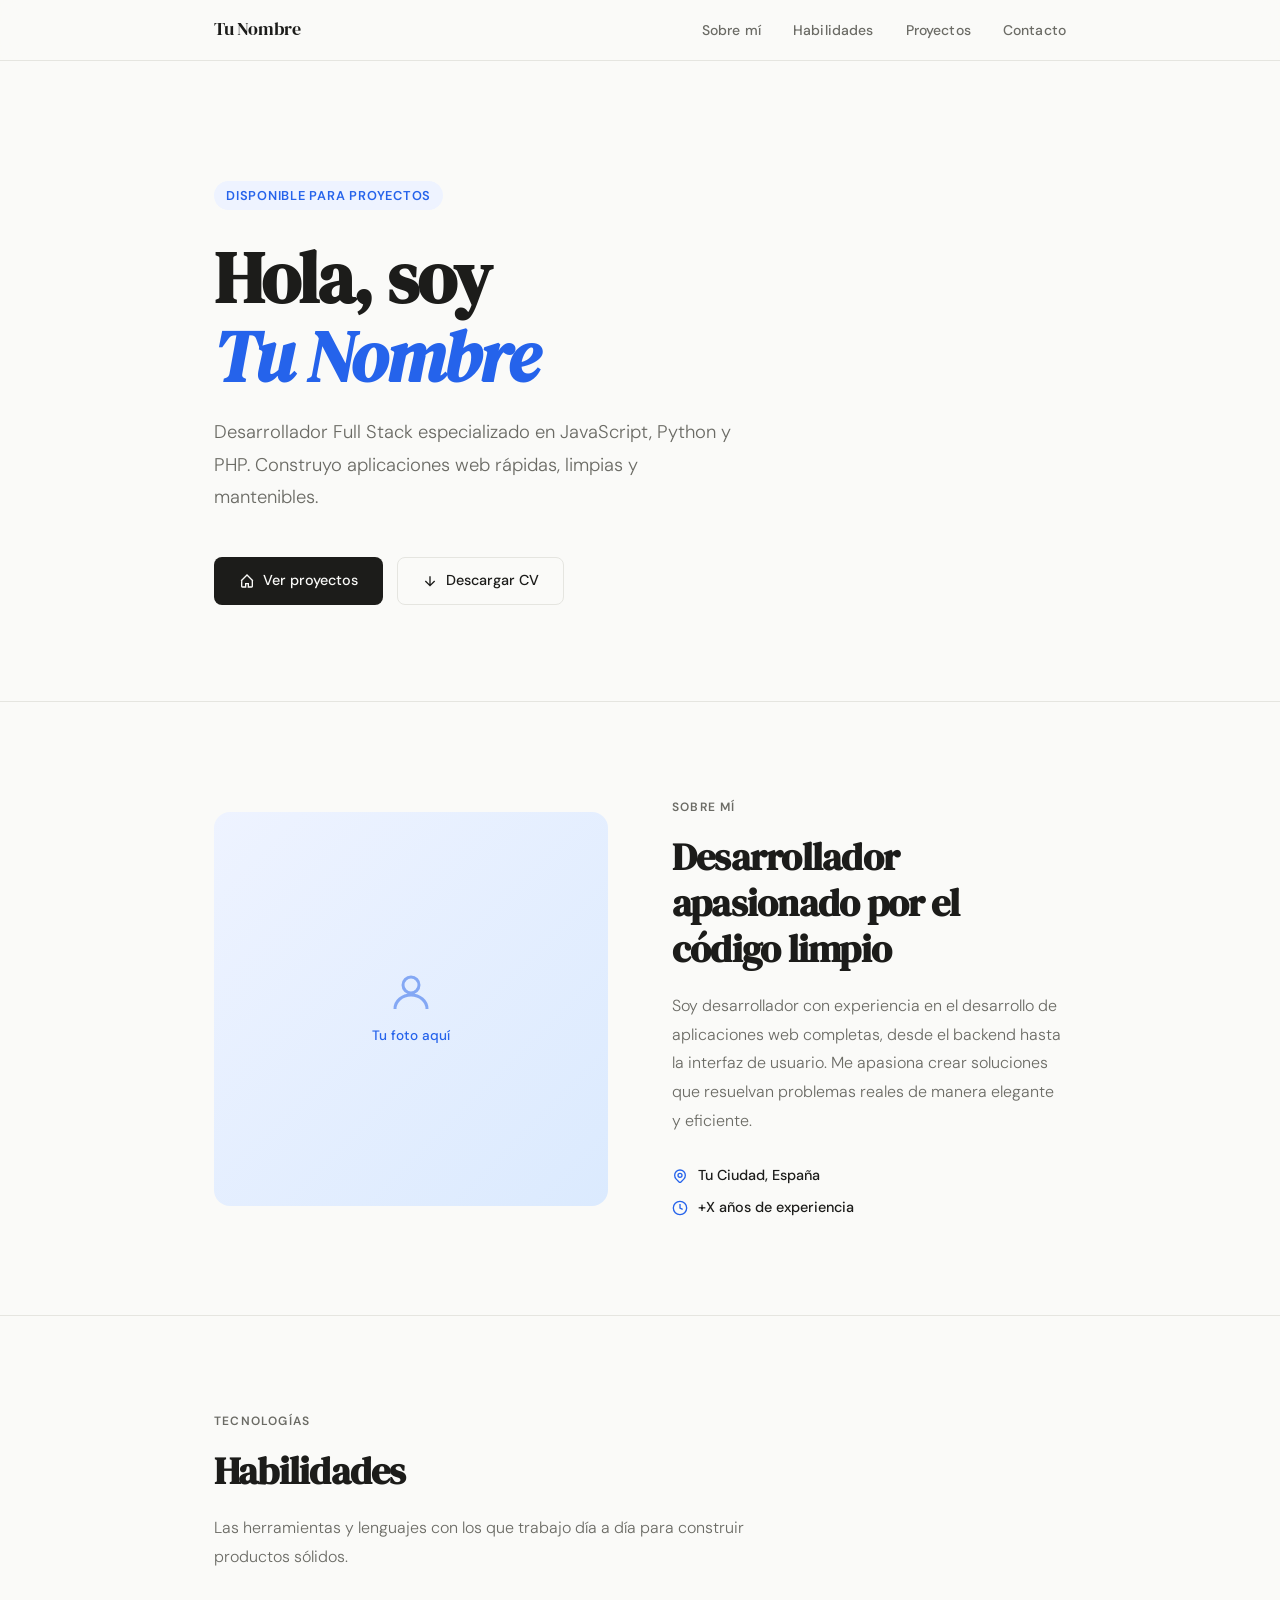
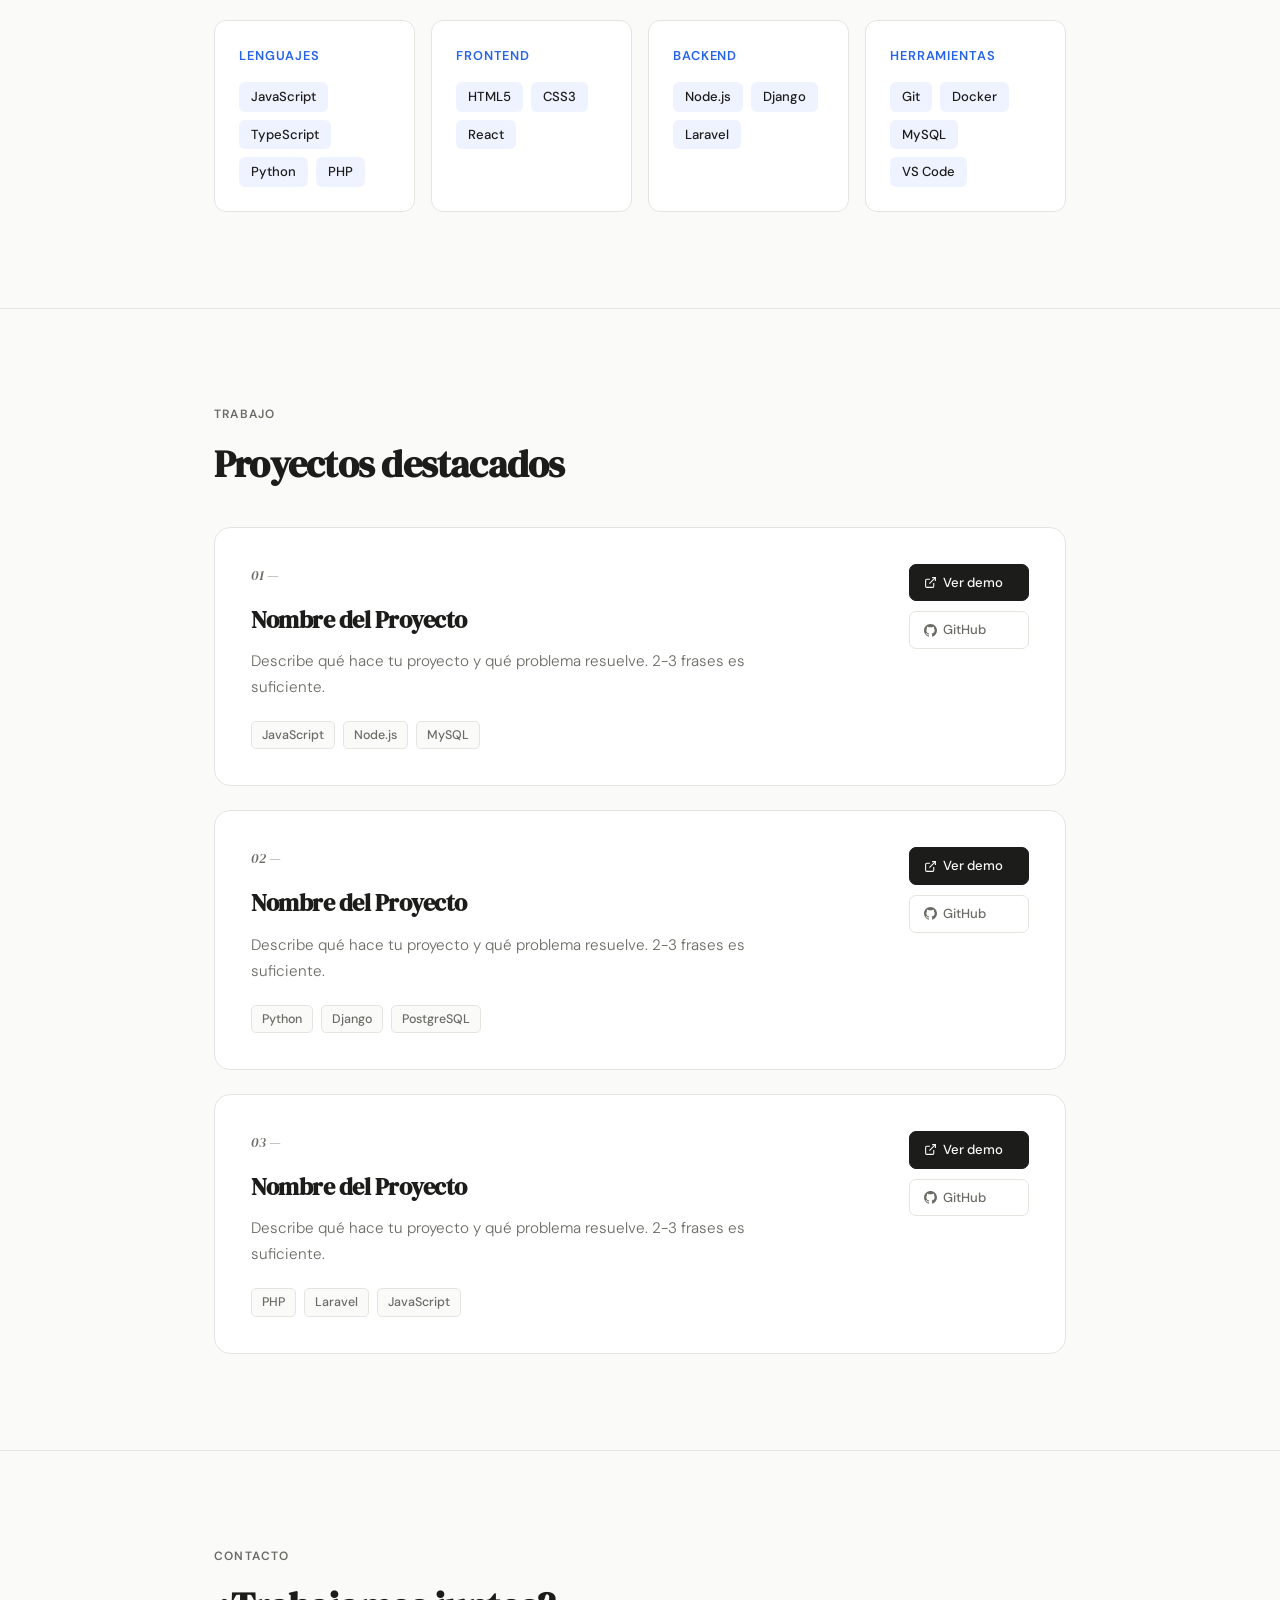
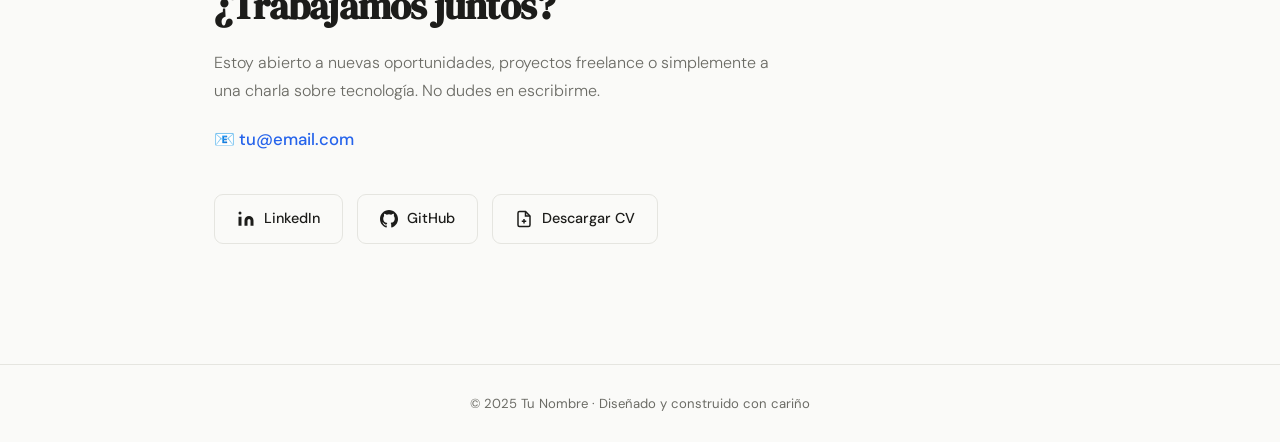
==== portfolio-vercel-final/index.html @ 19a94248 "Add files via upload" ====
<!DOCTYPE html>
<html lang="es">
<head>
  <meta charset="UTF-8" />
  <meta name="viewport" content="width=device-width, initial-scale=1.0" />
  <title>Portfolio — Tu Nombre</title>
  <meta name="description" content="Desarrollador Full Stack especializado en JavaScript, Python y PHP." />
  <link href="https://fonts.googleapis.com/css2?family=DM+Serif+Display:ital@0;1&family=DM+Sans:wght@300;400;500;600&display=swap" rel="stylesheet" />
  <link rel="stylesheet" href="assets/css/style.css" />
</head>
<body>

  <!-- ══════════════════════════════════
       NAV
       ══════════════════════════════════ -->
  <nav>
    <div class="nav-inner">
      <!-- ✏️ Cambia "Tu Nombre" -->
      <a href="#hero" class="nav-logo">Tu Nombre</a>
      <button class="nav-burger" id="navBurger" aria-label="Abrir menú">
        <span></span><span></span><span></span>
      </button>
      <ul class="nav-links" id="navLinks">
        <li><a href="#about">Sobre mí</a></li>
        <li><a href="#skills">Habilidades</a></li>
        <li><a href="#projects">Proyectos</a></li>
        <li><a href="#contact">Contacto</a></li>
      </ul>
    </div>
  </nav>

  <main>

    <!-- ══════════════════════════════════
         HERO
         ══════════════════════════════════ -->
    <section id="hero">
      <div class="container">
        <!-- ✏️ Cambia a false para ocultar el badge -->
        <div class="hero-tag">Disponible para proyectos</div>

        <!-- ✏️ Tu nombre -->
        <h1 class="hero-name fade-up">
          Hola, soy<br />
          <em>Tu Nombre</em>
        </h1>

        <!-- ✏️ Tu descripción -->
        <p class="hero-desc fade-up">
          Desarrollador Full Stack especializado en JavaScript, Python y PHP.
          Construyo aplicaciones web rápidas, limpias y mantenibles.
        </p>

        <div class="hero-btns fade-up">
          <a href="#projects" class="btn btn-primary">
            <svg width="16" height="16" fill="none" stroke="currentColor" stroke-width="2" viewBox="0 0 24 24">
              <path d="M3 12l9-9 9 9M4 10v10a1 1 0 001 1h5v-5h4v5h5a1 1 0 001-1V10"/>
            </svg>
            Ver proyectos
          </a>
          <!-- ✏️ Pon tu CV en assets/ y actualiza el href -->
          <a href="assets/cv.pdf" download class="btn btn-outline">
            <svg width="16" height="16" fill="none" stroke="currentColor" stroke-width="2" viewBox="0 0 24 24">
              <path d="M12 5v14M5 12l7 7 7-7"/>
            </svg>
            Descargar CV
          </a>
        </div>
      </div>
    </section>

    <!-- ══════════════════════════════════
         SOBRE MÍ
         ══════════════════════════════════ -->
    <section id="about">
      <div class="container">
        <div class="about-grid">

          <div class="about-img-wrap fade-up">
            <!-- ✏️ Sustituye por: <img src="assets/img/foto.jpg" alt="Tu Nombre" class="about-img" /> -->
            <div class="img-placeholder">
              <svg width="48" height="48" fill="none" stroke="currentColor" stroke-width="1.5" viewBox="0 0 24 24">
                <circle cx="12" cy="8" r="4"/>
                <path d="M4 20c0-4 3.6-7 8-7s8 3 8 7"/>
              </svg>
              Tu foto aquí
            </div>
          </div>

          <div class="fade-up">
            <p class="section-label">Sobre mí</p>
            <h2 class="section-title">Desarrollador apasionado por el código limpio</h2>
            <!-- ✏️ Edita este párrafo con tu historia personal -->
            <p class="section-body">
              Soy desarrollador con experiencia en el desarrollo de aplicaciones web completas,
              desde el backend hasta la interfaz de usuario. Me apasiona crear soluciones que
              resuelvan problemas reales de manera elegante y eficiente.
            </p>
            <div class="about-details">
              <div class="about-detail">
                <svg width="16" height="16" fill="none" stroke="var(--accent)" stroke-width="2" viewBox="0 0 24 24">
                  <path d="M17.657 16.657L13.414 20.9a2 2 0 01-2.828 0l-4.243-4.243a8 8 0 1111.314 0z"/>
                  <circle cx="12" cy="11" r="3"/>
                </svg>
                <!-- ✏️ Tu ciudad -->
                <span>Tu Ciudad, España</span>
              </div>
              <div class="about-detail">
                <svg width="16" height="16" fill="none" stroke="var(--accent)" stroke-width="2" viewBox="0 0 24 24">
                  <circle cx="12" cy="12" r="10"/>
                  <path d="M12 6v6l4 2"/>
                </svg>
                <!-- ✏️ Tu experiencia -->
                <span>+X años de experiencia</span>
              </div>
            </div>
          </div>

        </div>
      </div>
    </section>

    <!-- ══════════════════════════════════
         HABILIDADES
         ══════════════════════════════════ -->
    <section id="skills">
      <div class="container">
        <p class="section-label fade-up">Tecnologías</p>
        <h2 class="section-title fade-up">Habilidades</h2>
        <p class="section-body fade-up">
          Las herramientas y lenguajes con los que trabajo día a día para construir productos sólidos.
        </p>

        <!-- ✏️ Edita o añade skill-category bloques según tus conocimientos -->
        <div class="skills-grid">
          <div class="skill-category fade-up">
            <div class="skill-cat-title">Lenguajes</div>
            <div class="skill-list">
              <span class="skill-tag">JavaScript</span>
              <span class="skill-tag">TypeScript</span>
              <span class="skill-tag">Python</span>
              <span class="skill-tag">PHP</span>
            </div>
          </div>
          <div class="skill-category fade-up">
            <div class="skill-cat-title">Frontend</div>
            <div class="skill-list">
              <span class="skill-tag">HTML5</span>
              <span class="skill-tag">CSS3</span>
              <span class="skill-tag">React</span>
            </div>
          </div>
          <div class="skill-category fade-up">
            <div class="skill-cat-title">Backend</div>
            <div class="skill-list">
              <span class="skill-tag">Node.js</span>
              <span class="skill-tag">Django</span>
              <span class="skill-tag">Laravel</span>
            </div>
          </div>
          <div class="skill-category fade-up">
            <div class="skill-cat-title">Herramientas</div>
            <div class="skill-list">
              <span class="skill-tag">Git</span>
              <span class="skill-tag">Docker</span>
              <span class="skill-tag">MySQL</span>
              <span class="skill-tag">VS Code</span>
            </div>
          </div>
        </div>
      </div>
    </section>

    <!-- ══════════════════════════════════
         PROYECTOS
         ══════════════════════════════════ -->
    <section id="projects">
      <div class="container">
        <p class="section-label fade-up">Trabajo</p>
        <h2 class="section-title fade-up">Proyectos destacados</h2>

        <!-- ✏️ Rellena cada project-card con tus proyectos reales -->
        <div class="projects-grid">

          <!-- PROYECTO 1 -->
          <div class="project-card fade-up">
            <div>
              <div class="project-number">01 —</div>
              <h3 class="project-title">Nombre del Proyecto</h3>
              <p class="project-desc">
                Describe qué hace tu proyecto y qué problema resuelve.
                2-3 frases es suficiente.
              </p>
              <div class="project-tags">
                <span class="project-tag">JavaScript</span>
                <span class="project-tag">Node.js</span>
                <span class="project-tag">MySQL</span>
              </div>
            </div>
            <div class="project-links">
              <!-- ✏️ Pon la URL de tu demo. Borra este bloque si no tienes demo -->
              <a href="#" class="project-link primary" target="_blank" rel="noopener">
                <svg width="13" height="13" fill="none" stroke="currentColor" stroke-width="2" viewBox="0 0 24 24"><path d="M18 13v6a2 2 0 01-2 2H5a2 2 0 01-2-2V8a2 2 0 012-2h6"/><polyline points="15 3 21 3 21 9"/><line x1="10" y1="14" x2="21" y2="3"/></svg>
                Ver demo
              </a>
              <!-- ✏️ Pon la URL de tu repo en GitHub -->
              <a href="#" class="project-link" target="_blank" rel="noopener">
                <svg width="13" height="13" fill="currentColor" viewBox="0 0 24 24"><path d="M12 0C5.37 0 0 5.37 0 12c0 5.3 3.44 9.8 8.2 11.38.6.11.82-.26.82-.58v-2.03c-3.34.72-4.04-1.61-4.04-1.61-.55-1.4-1.34-1.77-1.34-1.77-1.09-.74.08-.73.08-.73 1.2.09 1.84 1.24 1.84 1.24 1.07 1.83 2.8 1.3 3.48 1 .1-.78.42-1.3.76-1.6-2.67-.3-5.47-1.33-5.47-5.93 0-1.31.47-2.38 1.24-3.22-.14-.3-.54-1.52.1-3.18 0 0 1.01-.32 3.3 1.23a11.5 11.5 0 016 0c2.29-1.55 3.3-1.23 3.3-1.23.64 1.66.24 2.88.12 3.18.77.84 1.23 1.91 1.23 3.22 0 4.61-2.81 5.63-5.48 5.92.43.37.81 1.1.81 2.22v3.29c0 .32.21.7.82.58C20.56 21.8 24 17.3 24 12c0-6.63-5.37-12-12-12z"/></svg>
                GitHub
              </a>
            </div>
          </div>

          <!-- PROYECTO 2 -->
          <div class="project-card fade-up">
            <div>
              <div class="project-number">02 —</div>
              <h3 class="project-title">Nombre del Proyecto</h3>
              <p class="project-desc">
                Describe qué hace tu proyecto y qué problema resuelve.
                2-3 frases es suficiente.
              </p>
              <div class="project-tags">
                <span class="project-tag">Python</span>
                <span class="project-tag">Django</span>
                <span class="project-tag">PostgreSQL</span>
              </div>
            </div>
            <div class="project-links">
              <a href="#" class="project-link primary" target="_blank" rel="noopener">
                <svg width="13" height="13" fill="none" stroke="currentColor" stroke-width="2" viewBox="0 0 24 24"><path d="M18 13v6a2 2 0 01-2 2H5a2 2 0 01-2-2V8a2 2 0 012-2h6"/><polyline points="15 3 21 3 21 9"/><line x1="10" y1="14" x2="21" y2="3"/></svg>
                Ver demo
              </a>
              <a href="#" class="project-link" target="_blank" rel="noopener">
                <svg width="13" height="13" fill="currentColor" viewBox="0 0 24 24"><path d="M12 0C5.37 0 0 5.37 0 12c0 5.3 3.44 9.8 8.2 11.38.6.11.82-.26.82-.58v-2.03c-3.34.72-4.04-1.61-4.04-1.61-.55-1.4-1.34-1.77-1.34-1.77-1.09-.74.08-.73.08-.73 1.2.09 1.84 1.24 1.84 1.24 1.07 1.83 2.8 1.3 3.48 1 .1-.78.42-1.3.76-1.6-2.67-.3-5.47-1.33-5.47-5.93 0-1.31.47-2.38 1.24-3.22-.14-.3-.54-1.52.1-3.18 0 0 1.01-.32 3.3 1.23a11.5 11.5 0 016 0c2.29-1.55 3.3-1.23 3.3-1.23.64 1.66.24 2.88.12 3.18.77.84 1.23 1.91 1.23 3.22 0 4.61-2.81 5.63-5.48 5.92.43.37.81 1.1.81 2.22v3.29c0 .32.21.7.82.58C20.56 21.8 24 17.3 24 12c0-6.63-5.37-12-12-12z"/></svg>
                GitHub
              </a>
            </div>
          </div>

          <!-- PROYECTO 3 -->
          <div class="project-card fade-up">
            <div>
              <div class="project-number">03 —</div>
              <h3 class="project-title">Nombre del Proyecto</h3>
              <p class="project-desc">
                Describe qué hace tu proyecto y qué problema resuelve.
                2-3 frases es suficiente.
              </p>
              <div class="project-tags">
                <span class="project-tag">PHP</span>
                <span class="project-tag">Laravel</span>
                <span class="project-tag">JavaScript</span>
              </div>
            </div>
            <div class="project-links">
              <a href="#" class="project-link primary" target="_blank" rel="noopener">
                <svg width="13" height="13" fill="none" stroke="currentColor" stroke-width="2" viewBox="0 0 24 24"><path d="M18 13v6a2 2 0 01-2 2H5a2 2 0 01-2-2V8a2 2 0 012-2h6"/><polyline points="15 3 21 3 21 9"/><line x1="10" y1="14" x2="21" y2="3"/></svg>
                Ver demo
              </a>
              <a href="#" class="project-link" target="_blank" rel="noopener">
                <svg width="13" height="13" fill="currentColor" viewBox="0 0 24 24"><path d="M12 0C5.37 0 0 5.37 0 12c0 5.3 3.44 9.8 8.2 11.38.6.11.82-.26.82-.58v-2.03c-3.34.72-4.04-1.61-4.04-1.61-.55-1.4-1.34-1.77-1.34-1.77-1.09-.74.08-.73.08-.73 1.2.09 1.84 1.24 1.84 1.24 1.07 1.83 2.8 1.3 3.48 1 .1-.78.42-1.3.76-1.6-2.67-.3-5.47-1.33-5.47-5.93 0-1.31.47-2.38 1.24-3.22-.14-.3-.54-1.52.1-3.18 0 0 1.01-.32 3.3 1.23a11.5 11.5 0 016 0c2.29-1.55 3.3-1.23 3.3-1.23.64 1.66.24 2.88.12 3.18.77.84 1.23 1.91 1.23 3.22 0 4.61-2.81 5.63-5.48 5.92.43.37.81 1.1.81 2.22v3.29c0 .32.21.7.82.58C20.56 21.8 24 17.3 24 12c0-6.63-5.37-12-12-12z"/></svg>
                GitHub
              </a>
            </div>
          </div>

        </div>
      </div>
    </section>

    <!-- ══════════════════════════════════
         CONTACTO
         ══════════════════════════════════ -->
    <section id="contact">
      <div class="container">
        <div class="contact-inner">
          <p class="section-label fade-up">Contacto</p>
          <h2 class="section-title fade-up">¿Trabajamos juntos?</h2>
          <p class="section-body fade-up">
            Estoy abierto a nuevas oportunidades, proyectos freelance o simplemente a una charla
            sobre tecnología. No dudes en escribirme.
          </p>
          <!-- ✏️ Tu email -->
          <p class="contact-email fade-up">
            📧 <a href="mailto:tu@email.com">tu@email.com</a>
          </p>
          <div class="contact-links fade-up">
            <!-- ✏️ Tu LinkedIn -->
            <a href="https://linkedin.com/in/tuusuario" class="contact-link" target="_blank" rel="noopener">
              <svg width="18" height="18" fill="currentColor" viewBox="0 0 24 24"><path d="M16 8a6 6 0 016 6v7h-4v-7a2 2 0 00-2-2 2 2 0 00-2 2v7h-4v-7a6 6 0 016-6zM2 9h4v12H2z"/><circle cx="4" cy="4" r="2"/></svg>
              LinkedIn
            </a>
            <!-- ✏️ Tu GitHub -->
            <a href="https://github.com/tuusuario" class="contact-link" target="_blank" rel="noopener">
              <svg width="18" height="18" fill="currentColor" viewBox="0 0 24 24"><path d="M12 0C5.37 0 0 5.37 0 12c0 5.3 3.44 9.8 8.2 11.38.6.11.82-.26.82-.58v-2.03c-3.34.72-4.04-1.61-4.04-1.61-.55-1.4-1.34-1.77-1.34-1.77-1.09-.74.08-.73.08-.73 1.2.09 1.84 1.24 1.84 1.24 1.07 1.83 2.8 1.3 3.48 1 .1-.78.42-1.3.76-1.6-2.67-.3-5.47-1.33-5.47-5.93 0-1.31.47-2.38 1.24-3.22-.14-.3-.54-1.52.1-3.18 0 0 1.01-.32 3.3 1.23a11.5 11.5 0 016 0c2.29-1.55 3.3-1.23 3.3-1.23.64 1.66.24 2.88.12 3.18.77.84 1.23 1.91 1.23 3.22 0 4.61-2.81 5.63-5.48 5.92.43.37.81 1.1.81 2.22v3.29c0 .32.21.7.82.58C20.56 21.8 24 17.3 24 12c0-6.63-5.37-12-12-12z"/></svg>
              GitHub
            </a>
            <a href="assets/cv.pdf" class="contact-link" download>
              <svg width="18" height="18" fill="none" stroke="currentColor" stroke-width="2" viewBox="0 0 24 24"><path d="M14 2H6a2 2 0 00-2 2v16a2 2 0 002 2h12a2 2 0 002-2V8z"/><polyline points="14 2 14 8 20 8"/><line x1="12" y1="18" x2="12" y2="12"/><line x1="9" y1="15" x2="15" y2="15"/></svg>
              Descargar CV
            </a>
          </div>
        </div>
      </div>
    </section>

  </main>

  <!-- ══════════════════════════════════
       FOOTER
       ══════════════════════════════════ -->
  <footer>
    <div class="container">
      <!-- ✏️ Tu nombre -->
      <p>© 2025 Tu Nombre · Diseñado y construido con cariño</p>
    </div>
  </footer>

  <script src="assets/js/main.js"></script>
</body>
</html>
---- portfolio-vercel-final/assets/css/style.css ----
/* ═══════════════════════════════════════════
   assets/css/style.css — Portfolio Styles
   ═══════════════════════════════════════════ */

/* ── Reset & Variables ── */
*, *::before, *::after { box-sizing: border-box; margin: 0; padding: 0; }

:root {
  --white:        #FAFAF8;
  --black:        #111110;
  --ink:          #1C1C1A;
  --muted:        #6B6B65;
  --accent:       #2563EB;
  --accent-light: #EEF3FF;
  --border:       #E5E5E0;
  --card:         #FFFFFF;
  --serif:        'DM Serif Display', Georgia, serif;
  --sans:         'DM Sans', sans-serif;
  --radius:       12px;
  --transition:   0.25s cubic-bezier(0.4, 0, 0.2, 1);
}

html { scroll-behavior: smooth; }

body {
  font-family: var(--sans);
  background: var(--white);
  color: var(--ink);
  line-height: 1.65;
  font-size: 16px;
  -webkit-font-smoothing: antialiased;
}

/* ── Layout ── */
.container { max-width: 900px; margin: 0 auto; padding: 0 24px; }
section { padding: 96px 0; }
section:not(:last-child) { border-bottom: 1px solid var(--border); }

/* ── Nav ── */
nav {
  position: sticky; top: 0; z-index: 100;
  background: rgba(250, 250, 248, 0.88);
  backdrop-filter: blur(12px);
  border-bottom: 1px solid var(--border);
}
.nav-inner {
  max-width: 900px; margin: 0 auto; padding: 0 24px;
  display: flex; align-items: center; justify-content: space-between;
  height: 60px;
}
.nav-logo {
  font-family: var(--serif);
  font-size: 1.1rem; color: var(--ink);
  text-decoration: none; letter-spacing: -0.01em;
}
.nav-links { display: flex; gap: 32px; list-style: none; }
.nav-links a {
  font-size: 0.875rem; font-weight: 500;
  color: var(--muted); text-decoration: none;
  transition: color var(--transition); letter-spacing: 0.01em;
}
.nav-links a:hover, .nav-links a.active { color: var(--ink); }

/* Burger (móvil) */
.nav-burger {
  display: none; flex-direction: column; justify-content: space-between;
  width: 24px; height: 18px; background: none; border: none; cursor: pointer; padding: 0;
}
.nav-burger span {
  display: block; width: 100%; height: 2px;
  background: var(--ink); border-radius: 2px;
  transition: transform var(--transition), opacity var(--transition);
}
.nav-burger.open span:nth-child(1) { transform: translateY(8px) rotate(45deg); }
.nav-burger.open span:nth-child(2) { opacity: 0; }
.nav-burger.open span:nth-child(3) { transform: translateY(-8px) rotate(-45deg); }

/* ── Hero ── */
#hero { padding: 120px 0 96px; }
.hero-tag {
  display: inline-block;
  background: var(--accent-light); color: var(--accent);
  font-size: 0.8rem; font-weight: 600;
  padding: 4px 12px; border-radius: 100px;
  letter-spacing: 0.06em; text-transform: uppercase;
  margin-bottom: 28px;
}
.hero-name {
  font-family: var(--serif);
  font-size: clamp(2.8rem, 6vw, 4.5rem);
  line-height: 1.1; letter-spacing: -0.02em;
  color: var(--ink); margin-bottom: 20px;
}
.hero-name em { font-style: italic; color: var(--accent); }
.hero-desc {
  font-size: 1.15rem; color: var(--muted);
  max-width: 520px; font-weight: 300;
  line-height: 1.75; margin-bottom: 44px;
}
.hero-btns { display: flex; gap: 14px; flex-wrap: wrap; }

/* ── Botones ── */
.btn {
  display: inline-flex; align-items: center; gap: 8px;
  padding: 11px 24px; border-radius: 8px;
  font-size: 0.9rem; font-weight: 500;
  text-decoration: none; cursor: pointer;
  transition: all var(--transition); border: 1.5px solid transparent;
}
.btn-primary { background: var(--ink); color: var(--white); }
.btn-primary:hover {
  background: #2a2a28; transform: translateY(-1px);
  box-shadow: 0 8px 24px rgba(17,17,16,0.18);
}
.btn-outline { border-color: var(--border); color: var(--ink); background: transparent; }
.btn-outline:hover { border-color: var(--ink); transform: translateY(-1px); }

/* ── Sobre mí ── */
.about-grid {
  display: grid; grid-template-columns: 1fr 1fr;
  gap: 64px; align-items: center;
}
.about-img {
  width: 100%; aspect-ratio: 1;
  border-radius: 16px; object-fit: cover;
}
.img-placeholder {
  width: 100%; aspect-ratio: 1;
  background: linear-gradient(135deg, #EEF3FF 0%, #DBEAFE 100%);
  border-radius: 16px;
  display: flex; flex-direction: column;
  align-items: center; justify-content: center;
  color: var(--accent); gap: 8px;
  font-size: 0.85rem; font-weight: 500;
}
.img-placeholder svg { opacity: 0.5; }

/* ── Tipografía de sección ── */
.section-label {
  font-size: 0.75rem; font-weight: 600;
  letter-spacing: 0.1em; text-transform: uppercase;
  color: var(--muted); margin-bottom: 16px;
}
.section-title {
  font-family: var(--serif);
  font-size: clamp(1.8rem, 3.5vw, 2.4rem);
  letter-spacing: -0.02em; line-height: 1.2;
  color: var(--ink); margin-bottom: 20px;
}
.section-body {
  color: var(--muted); font-weight: 300;
  line-height: 1.8; font-size: 1rem;
}

.about-details { margin-top: 28px; display: flex; flex-direction: column; gap: 8px; }
.about-detail {
  display: flex; align-items: center; gap: 10px;
  font-size: 0.9rem; color: var(--muted);
}
.about-detail span { color: var(--ink); font-weight: 500; }

/* ── Habilidades ── */
#skills .section-body { margin-bottom: 48px; max-width: 560px; }
.skills-grid {
  display: grid;
  grid-template-columns: repeat(auto-fit, minmax(200px, 1fr));
  gap: 16px;
}
.skill-category {
  background: var(--card); border: 1px solid var(--border);
  border-radius: var(--radius); padding: 24px;
  transition: box-shadow var(--transition), transform var(--transition);
}
.skill-category:hover {
  box-shadow: 0 8px 32px rgba(17,17,16,0.07);
  transform: translateY(-2px);
}
.skill-cat-title {
  font-size: 0.8rem; font-weight: 600;
  letter-spacing: 0.07em; text-transform: uppercase;
  color: var(--accent); margin-bottom: 16px;
}
.skill-list { display: flex; flex-wrap: wrap; gap: 8px; }
.skill-tag {
  background: var(--accent-light); color: var(--ink);
  padding: 4px 12px; border-radius: 6px;
  font-size: 0.82rem; font-weight: 500;
}

/* ── Proyectos ── */
.projects-grid { display: flex; flex-direction: column; gap: 24px; margin-top: 40px; }
.project-card {
  background: var(--card); border: 1px solid var(--border);
  border-radius: 16px; padding: 36px;
  display: grid; grid-template-columns: 1fr auto;
  gap: 24px; align-items: start;
  transition: box-shadow var(--transition), transform var(--transition);
}
.project-card:hover {
  box-shadow: 0 12px 48px rgba(17,17,16,0.1);
  transform: translateY(-3px);
}
.project-number {
  font-family: var(--serif); font-style: italic;
  font-size: 0.9rem; color: var(--muted); margin-bottom: 12px;
}
.project-title {
  font-family: var(--serif);
  font-size: 1.5rem; letter-spacing: -0.02em;
  color: var(--ink); margin-bottom: 10px;
}
.project-desc {
  color: var(--muted); font-size: 0.95rem;
  font-weight: 300; line-height: 1.7;
  margin-bottom: 20px; max-width: 520px;
}
.project-tags { display: flex; gap: 8px; flex-wrap: wrap; }
.project-tag {
  background: var(--white); border: 1px solid var(--border);
  padding: 3px 10px; border-radius: 5px;
  font-size: 0.78rem; color: var(--muted); font-weight: 500;
}
.project-links { display: flex; flex-direction: column; gap: 10px; min-width: 120px; }
.project-link {
  display: inline-flex; align-items: center; gap: 6px;
  font-size: 0.82rem; font-weight: 500; color: var(--muted);
  text-decoration: none; padding: 7px 14px;
  border: 1px solid var(--border); border-radius: 7px;
  transition: all var(--transition); white-space: nowrap;
}
.project-link:hover { color: var(--ink); border-color: var(--ink); }
.project-link.primary {
  background: var(--ink); color: var(--white); border-color: var(--ink);
}
.project-link.primary:hover { background: #2a2a28; }

/* ── Contacto ── */
#contact { padding-bottom: 120px; }
.contact-inner { max-width: 560px; }
.contact-email {
  margin-top: 20px; font-size: 1.05rem; color: var(--muted);
}
.contact-email a { color: var(--accent); text-decoration: none; font-weight: 500; }
.contact-email a:hover { text-decoration: underline; }
.contact-links { margin-top: 40px; display: flex; flex-wrap: wrap; gap: 14px; }
.contact-link {
  display: inline-flex; align-items: center; gap: 9px;
  padding: 12px 22px; border-radius: 9px;
  font-size: 0.9rem; font-weight: 500;
  text-decoration: none; color: var(--ink);
  border: 1.5px solid var(--border);
  transition: all var(--transition);
}
.contact-link:hover {
  border-color: var(--ink);
  box-shadow: 0 4px 16px rgba(17,17,16,0.1);
  transform: translateY(-1px);
}

/* ── Footer ── */
footer {
  border-top: 1px solid var(--border);
  padding: 28px 0; text-align: center;
  font-size: 0.82rem; color: var(--muted);
}

/* ── Animaciones ── */
.fade-up {
  opacity: 0; transform: translateY(24px);
  transition: opacity 0.6s ease, transform 0.6s ease;
}
.fade-up.visible { opacity: 1; transform: translateY(0); }

/* ── Responsive ── */
@media (max-width: 680px) {
  .about-grid { grid-template-columns: 1fr; gap: 40px; }
  .about-img-wrap { max-width: 240px; }
  .project-card { grid-template-columns: 1fr; }
  .project-links { flex-direction: row; min-width: unset; }
  .nav-burger { display: flex; }
  .nav-links {
    display: none; position: absolute; top: 60px; left: 0; right: 0;
    background: var(--white); border-bottom: 1px solid var(--border);
    flex-direction: column; padding: 16px 24px; gap: 16px;
  }
  .nav-links.open { display: flex; }
}
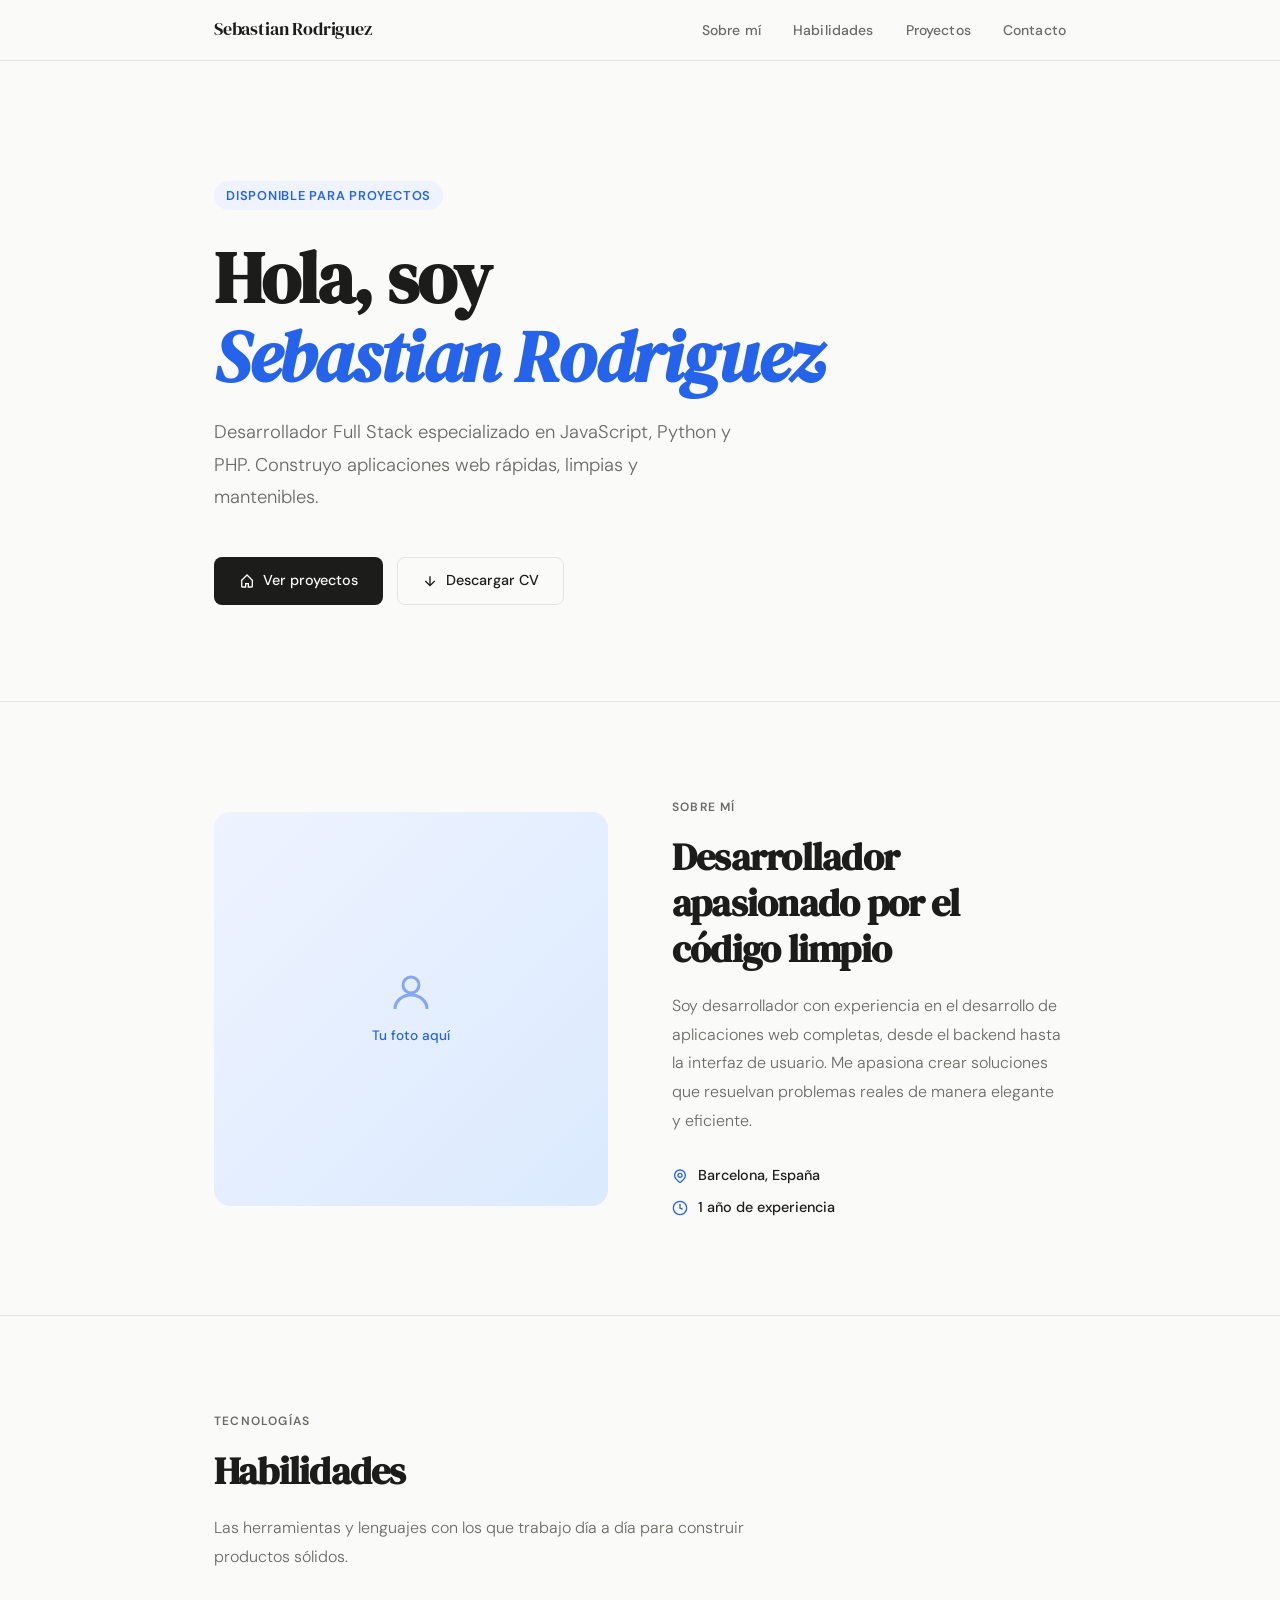
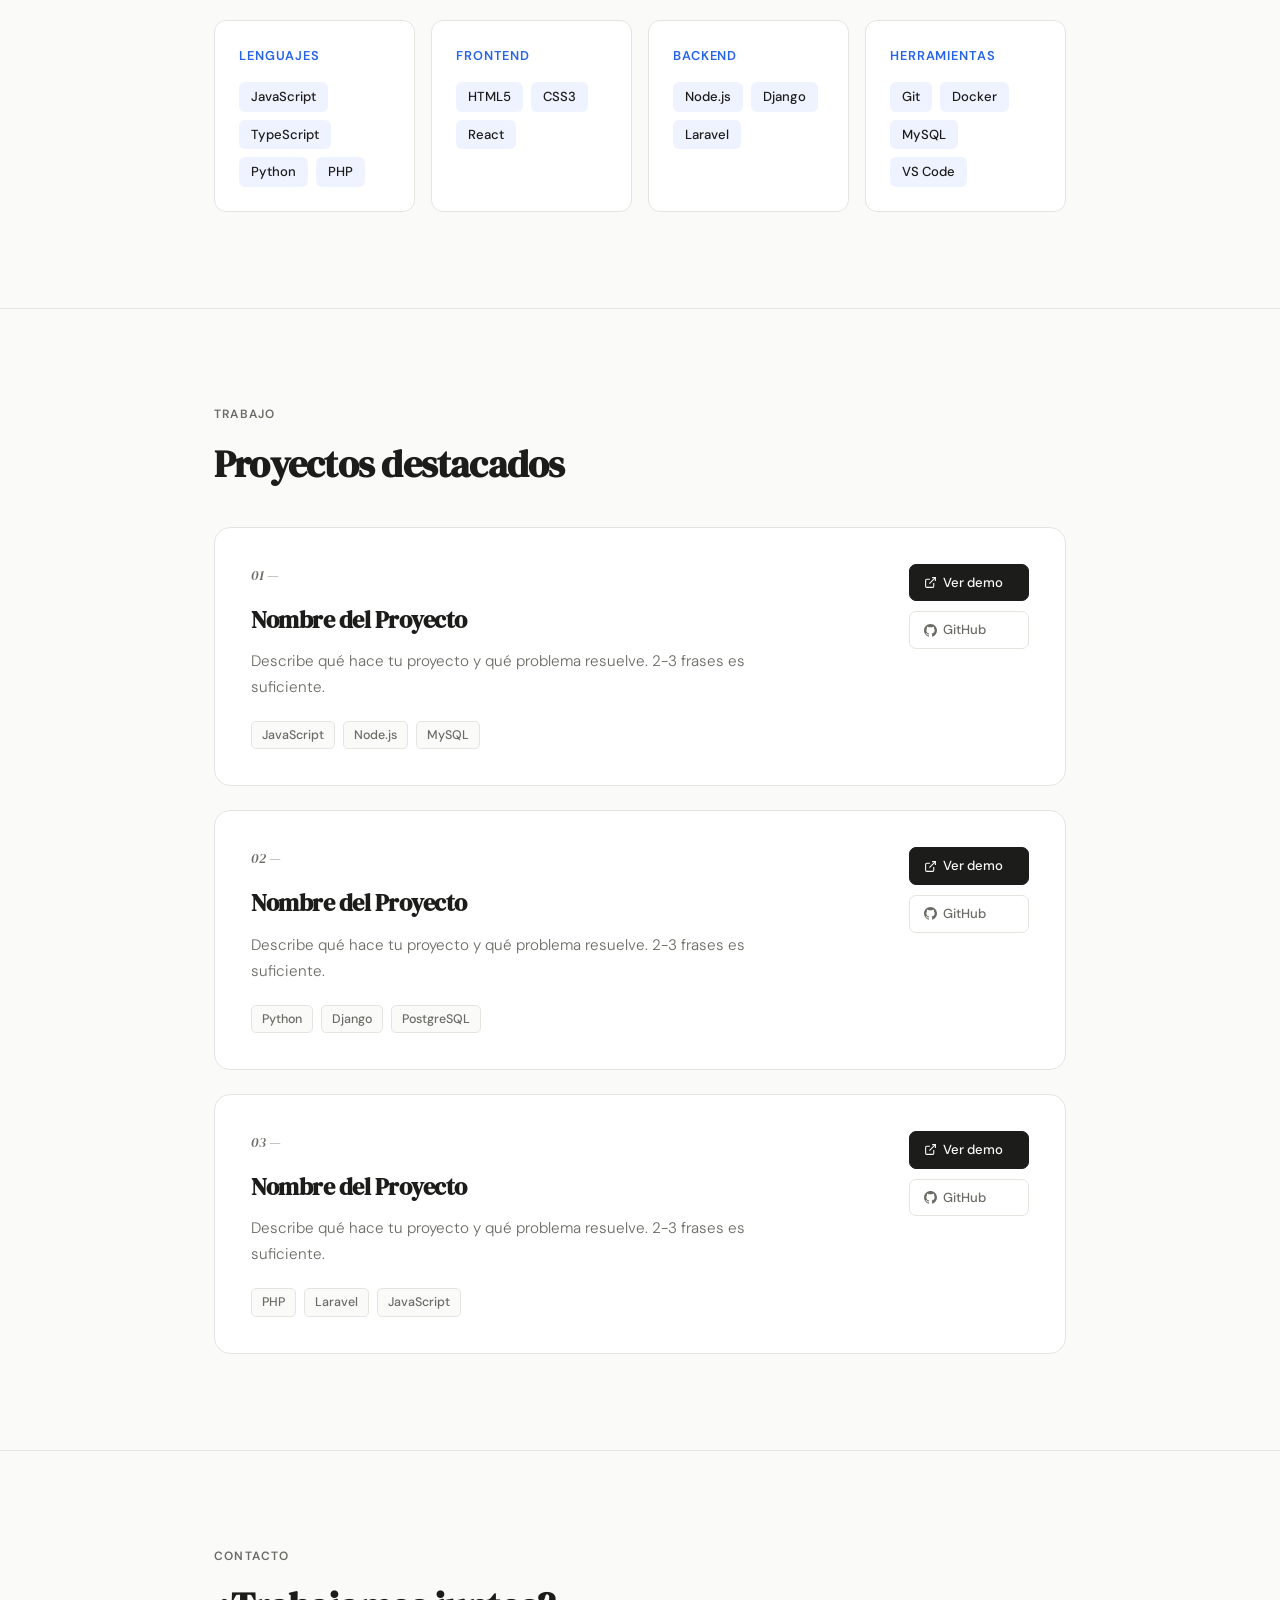
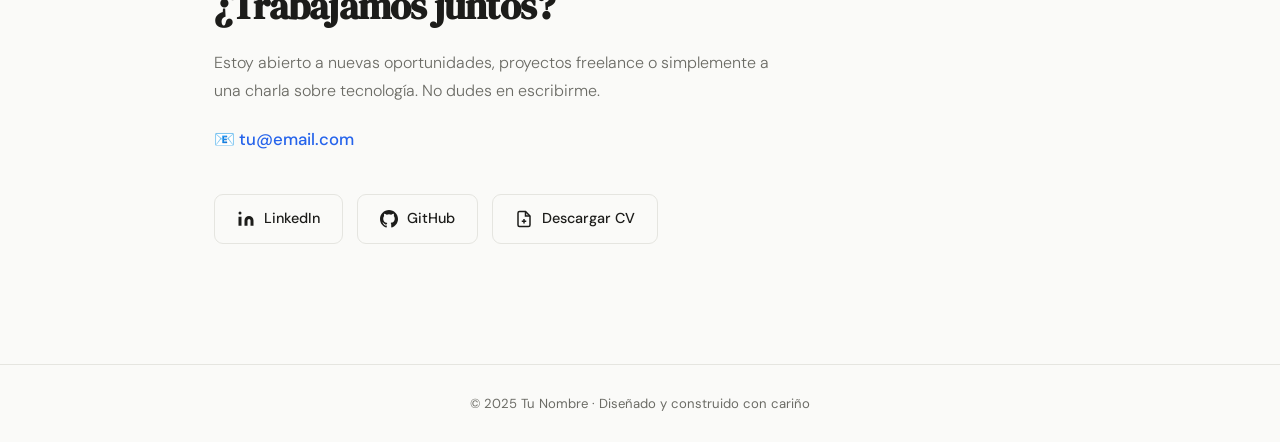
==== commit a56e0d67: "Update index.html" ====
--- a/portfolio-vercel-final/index.html
+++ b/portfolio-vercel-final/index.html
@@ -16,7 +16,7 @@
   <nav>
     <div class="nav-inner">
       <!-- ✏️ Cambia "Tu Nombre" -->
-      <a href="#hero" class="nav-logo">Tu Nombre</a>
+      <a href="#hero" class="nav-logo">Sebastian Rodriguez</a>
       <button class="nav-burger" id="navBurger" aria-label="Abrir menú">
         <span></span><span></span><span></span>
       </button>
@@ -42,7 +42,7 @@
         <!-- ✏️ Tu nombre -->
         <h1 class="hero-name fade-up">
           Hola, soy<br />
-          <em>Tu Nombre</em>
+          <em>Sebastian Rodriguez</em>
         </h1>
 
         <!-- ✏️ Tu descripción -->
@@ -103,7 +103,7 @@
                   <circle cx="12" cy="11" r="3"/>
                 </svg>
                 <!-- ✏️ Tu ciudad -->
-                <span>Tu Ciudad, España</span>
+                <span>Barcelona, España</span>
               </div>
               <div class="about-detail">
                 <svg width="16" height="16" fill="none" stroke="var(--accent)" stroke-width="2" viewBox="0 0 24 24">
@@ -111,7 +111,7 @@
                   <path d="M12 6v6l4 2"/>
                 </svg>
                 <!-- ✏️ Tu experiencia -->
-                <span>+X años de experiencia</span>
+                <span>1 año de experiencia</span>
               </div>
             </div>
           </div>
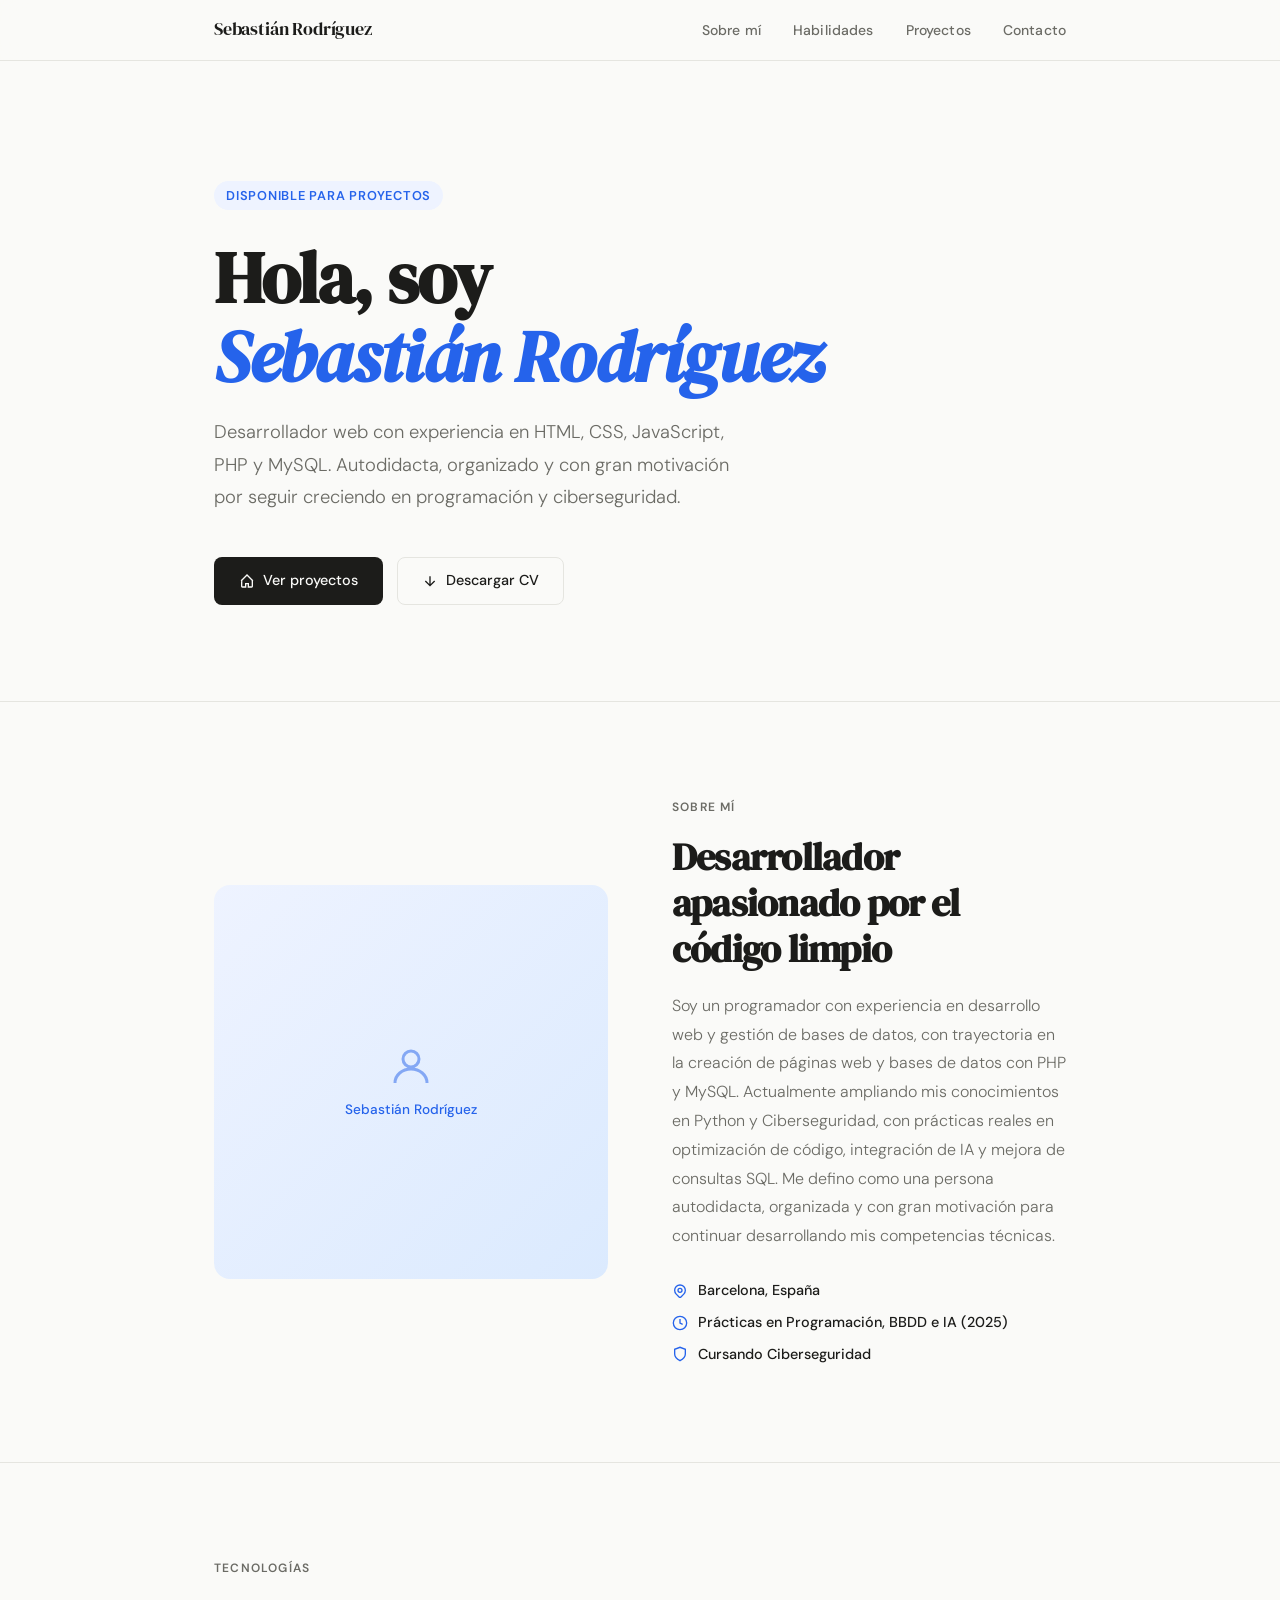
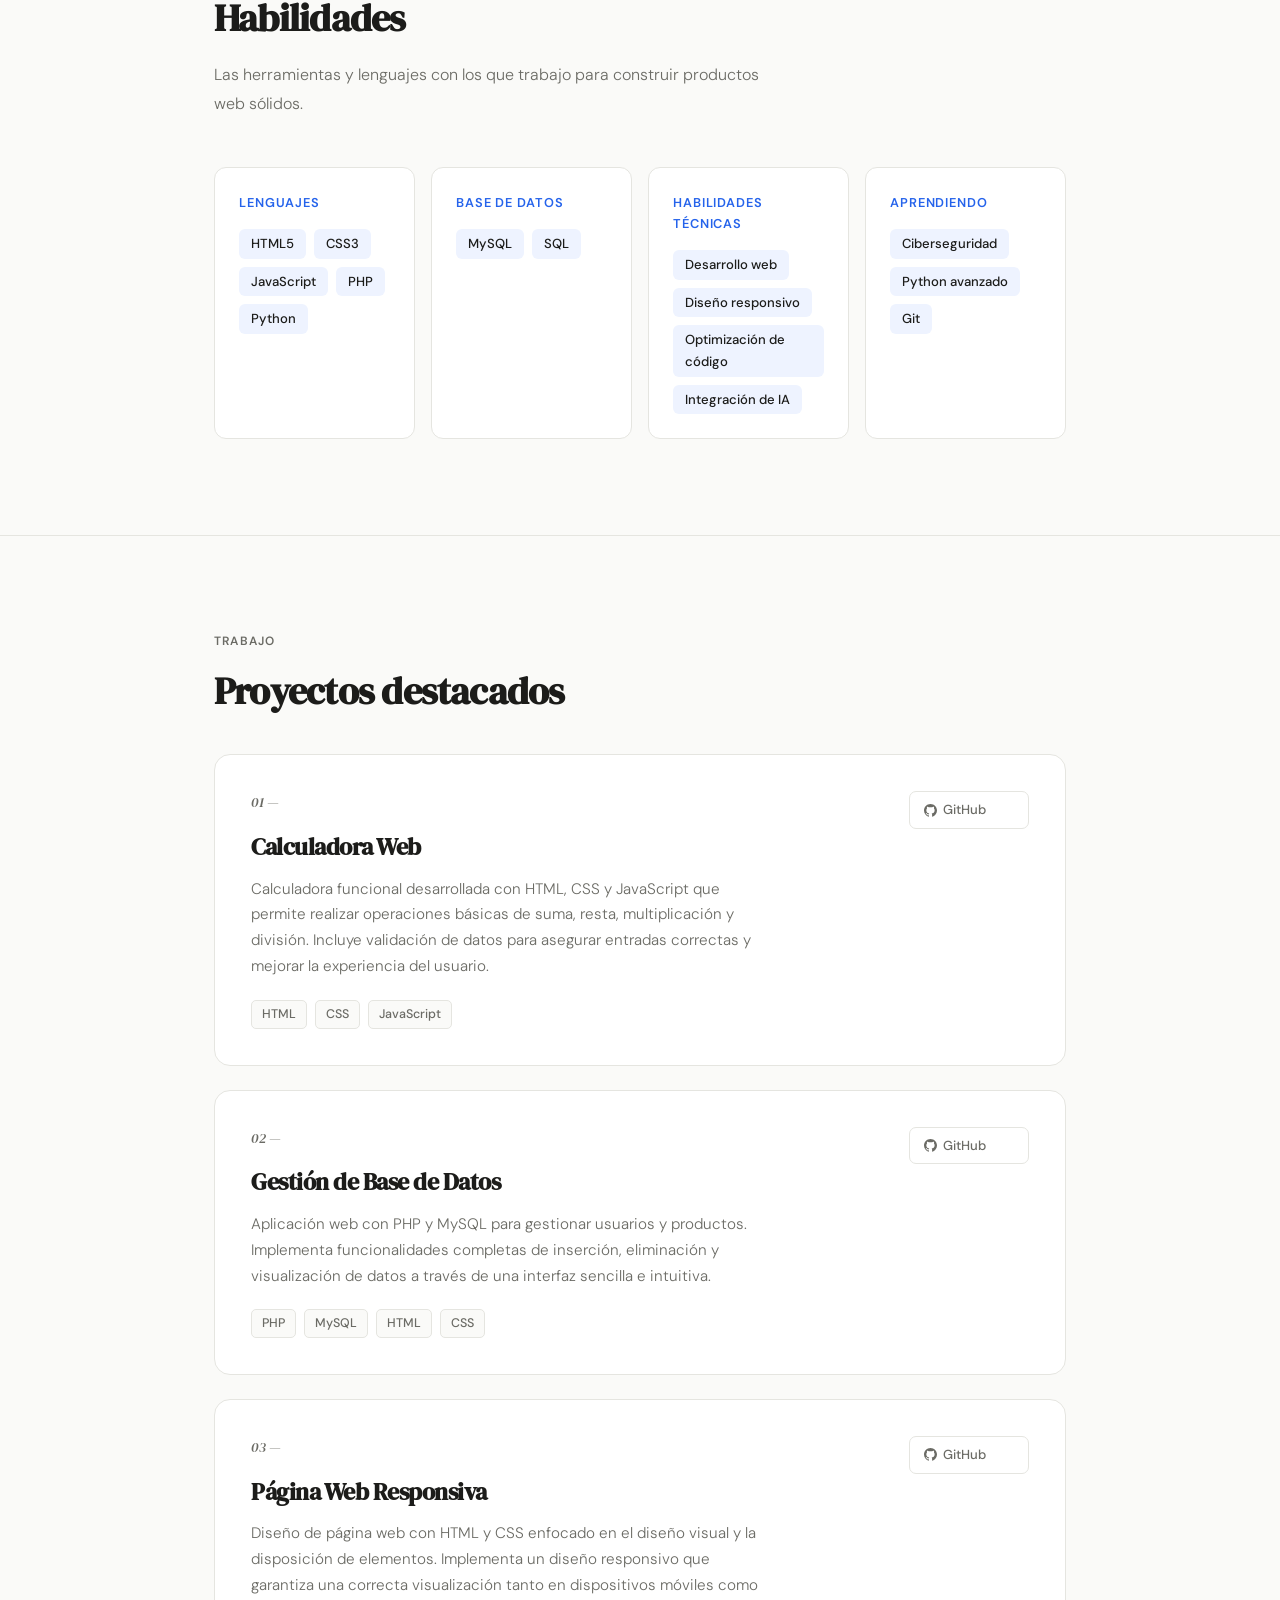
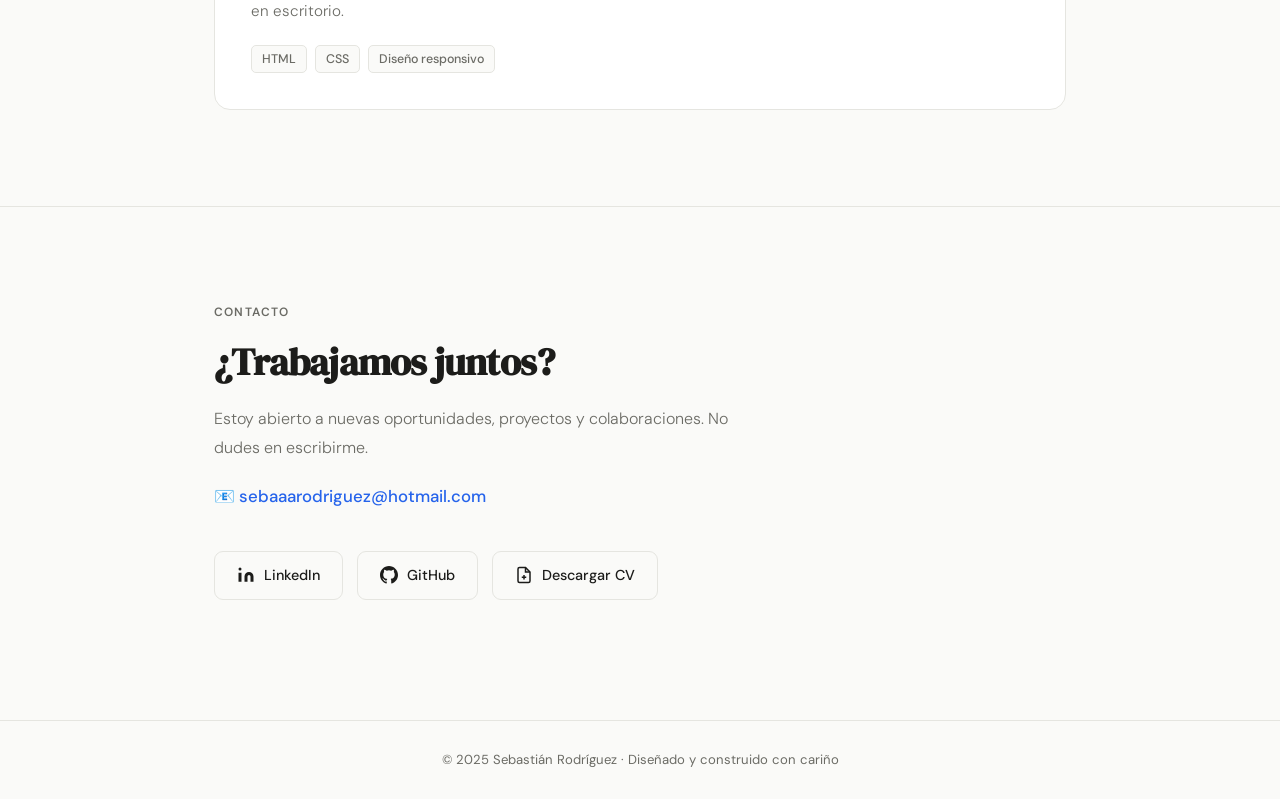
==== commit c59f246d: "Add files via upload" ====
--- a/portfolio-vercel-final/index.html
+++ b/portfolio-vercel-final/index.html
@@ -3,20 +3,16 @@
 <head>
   <meta charset="UTF-8" />
   <meta name="viewport" content="width=device-width, initial-scale=1.0" />
-  <title>Portfolio — Tu Nombre</title>
-  <meta name="description" content="Desarrollador Full Stack especializado en JavaScript, Python y PHP." />
+  <title>Portfolio — Sebastián Rodríguez</title>
+  <meta name="description" content="Desarrollador web con experiencia en HTML, CSS, JavaScript, PHP y MySQL. Ampliando conocimientos en Python y Ciberseguridad." />
   <link href="https://fonts.googleapis.com/css2?family=DM+Serif+Display:ital@0;1&family=DM+Sans:wght@300;400;500;600&display=swap" rel="stylesheet" />
   <link rel="stylesheet" href="assets/css/style.css" />
 </head>
 <body>
 
-  <!-- ══════════════════════════════════
-       NAV
-       ══════════════════════════════════ -->
   <nav>
     <div class="nav-inner">
-      <!-- ✏️ Cambia "Tu Nombre" -->
-      <a href="#hero" class="nav-logo">Sebastian Rodriguez</a>
+      <a href="#hero" class="nav-logo">Sebastián Rodríguez</a>
       <button class="nav-burger" id="navBurger" aria-label="Abrir menú">
         <span></span><span></span><span></span>
       </button>
@@ -31,26 +27,18 @@
 
   <main>
 
-    <!-- ══════════════════════════════════
-         HERO
-         ══════════════════════════════════ -->
+    <!-- ══ HERO ══ -->
     <section id="hero">
       <div class="container">
-        <!-- ✏️ Cambia a false para ocultar el badge -->
         <div class="hero-tag">Disponible para proyectos</div>
-
-        <!-- ✏️ Tu nombre -->
         <h1 class="hero-name fade-up">
           Hola, soy<br />
-          <em>Sebastian Rodriguez</em>
+          <em>Sebastián Rodríguez</em>
         </h1>
-
-        <!-- ✏️ Tu descripción -->
         <p class="hero-desc fade-up">
-          Desarrollador Full Stack especializado en JavaScript, Python y PHP.
-          Construyo aplicaciones web rápidas, limpias y mantenibles.
+          Desarrollador web con experiencia en HTML, CSS, JavaScript, PHP y MySQL.
+          Autodidacta, organizado y con gran motivación por seguir creciendo en programación y ciberseguridad.
         </p>
-
         <div class="hero-btns fade-up">
           <a href="#projects" class="btn btn-primary">
             <svg width="16" height="16" fill="none" stroke="currentColor" stroke-width="2" viewBox="0 0 24 24">
@@ -58,7 +46,6 @@
             </svg>
             Ver proyectos
           </a>
-          <!-- ✏️ Pon tu CV en assets/ y actualiza el href -->
           <a href="assets/cv.pdf" download class="btn btn-outline">
             <svg width="16" height="16" fill="none" stroke="currentColor" stroke-width="2" viewBox="0 0 24 24">
               <path d="M12 5v14M5 12l7 7 7-7"/>
@@ -69,32 +56,32 @@
       </div>
     </section>
 
-    <!-- ══════════════════════════════════
-         SOBRE MÍ
-         ══════════════════════════════════ -->
+    <!-- ══ SOBRE MÍ ══ -->
     <section id="about">
       <div class="container">
         <div class="about-grid">
 
           <div class="about-img-wrap fade-up">
-            <!-- ✏️ Sustituye por: <img src="assets/img/foto.jpg" alt="Tu Nombre" class="about-img" /> -->
+            <!-- ✏️ Cuando tengas foto: <img src="assets/img/foto.jpg" alt="Sebastián Rodríguez" class="about-img" /> -->
             <div class="img-placeholder">
               <svg width="48" height="48" fill="none" stroke="currentColor" stroke-width="1.5" viewBox="0 0 24 24">
                 <circle cx="12" cy="8" r="4"/>
                 <path d="M4 20c0-4 3.6-7 8-7s8 3 8 7"/>
               </svg>
-              Tu foto aquí
+              Sebastián Rodríguez
             </div>
           </div>
 
           <div class="fade-up">
             <p class="section-label">Sobre mí</p>
             <h2 class="section-title">Desarrollador apasionado por el código limpio</h2>
-            <!-- ✏️ Edita este párrafo con tu historia personal -->
             <p class="section-body">
-              Soy desarrollador con experiencia en el desarrollo de aplicaciones web completas,
-              desde el backend hasta la interfaz de usuario. Me apasiona crear soluciones que
-              resuelvan problemas reales de manera elegante y eficiente.
+              Soy un programador con experiencia en desarrollo web y gestión de bases de datos,
+              con trayectoria en la creación de páginas web y bases de datos con PHP y MySQL.
+              Actualmente ampliando mis conocimientos en Python y Ciberseguridad, con prácticas
+              reales en optimización de código, integración de IA y mejora de consultas SQL.
+              Me defino como una persona autodidacta, organizada y con gran motivación para
+              continuar desarrollando mis competencias técnicas.
             </p>
             <div class="about-details">
               <div class="about-detail">
@@ -102,7 +89,6 @@
                   <path d="M17.657 16.657L13.414 20.9a2 2 0 01-2.828 0l-4.243-4.243a8 8 0 1111.314 0z"/>
                   <circle cx="12" cy="11" r="3"/>
                 </svg>
-                <!-- ✏️ Tu ciudad -->
                 <span>Barcelona, España</span>
               </div>
               <div class="about-detail">
@@ -110,100 +96,94 @@
                   <circle cx="12" cy="12" r="10"/>
                   <path d="M12 6v6l4 2"/>
                 </svg>
-                <!-- ✏️ Tu experiencia -->
-                <span>1 año de experiencia</span>
-              </div>
-            </div>
-          </div>
-
-        </div>
-      </div>
-    </section>
-
-    <!-- ══════════════════════════════════
-         HABILIDADES
-         ══════════════════════════════════ -->
+                <span>Prácticas en Programación, BBDD e IA (2025)</span>
+              </div>
+              <div class="about-detail">
+                <svg width="16" height="16" fill="none" stroke="var(--accent)" stroke-width="2" viewBox="0 0 24 24">
+                  <path d="M12 22s8-4 8-10V5l-8-3-8 3v7c0 6 8 10 8 10z"/>
+                </svg>
+                <span>Cursando Ciberseguridad</span>
+              </div>
+            </div>
+          </div>
+
+        </div>
+      </div>
+    </section>
+
+    <!-- ══ HABILIDADES ══ -->
     <section id="skills">
       <div class="container">
         <p class="section-label fade-up">Tecnologías</p>
         <h2 class="section-title fade-up">Habilidades</h2>
         <p class="section-body fade-up">
-          Las herramientas y lenguajes con los que trabajo día a día para construir productos sólidos.
+          Las herramientas y lenguajes con los que trabajo para construir productos web sólidos.
         </p>
 
-        <!-- ✏️ Edita o añade skill-category bloques según tus conocimientos -->
         <div class="skills-grid">
           <div class="skill-category fade-up">
             <div class="skill-cat-title">Lenguajes</div>
-            <div class="skill-list">
-              <span class="skill-tag">JavaScript</span>
-              <span class="skill-tag">TypeScript</span>
-              <span class="skill-tag">Python</span>
-              <span class="skill-tag">PHP</span>
-            </div>
-          </div>
-          <div class="skill-category fade-up">
-            <div class="skill-cat-title">Frontend</div>
             <div class="skill-list">
               <span class="skill-tag">HTML5</span>
               <span class="skill-tag">CSS3</span>
-              <span class="skill-tag">React</span>
-            </div>
-          </div>
-          <div class="skill-category fade-up">
-            <div class="skill-cat-title">Backend</div>
-            <div class="skill-list">
-              <span class="skill-tag">Node.js</span>
-              <span class="skill-tag">Django</span>
-              <span class="skill-tag">Laravel</span>
-            </div>
-          </div>
-          <div class="skill-category fade-up">
-            <div class="skill-cat-title">Herramientas</div>
-            <div class="skill-list">
+              <span class="skill-tag">JavaScript</span>
+              <span class="skill-tag">PHP</span>
+              <span class="skill-tag">Python</span>
+            </div>
+          </div>
+          <div class="skill-category fade-up">
+            <div class="skill-cat-title">Base de datos</div>
+            <div class="skill-list">
+              <span class="skill-tag">MySQL</span>
+              <span class="skill-tag">SQL</span>
+            </div>
+          </div>
+          <div class="skill-category fade-up">
+            <div class="skill-cat-title">Habilidades técnicas</div>
+            <div class="skill-list">
+              <span class="skill-tag">Desarrollo web</span>
+              <span class="skill-tag">Diseño responsivo</span>
+              <span class="skill-tag">Optimización de código</span>
+              <span class="skill-tag">Integración de IA</span>
+            </div>
+          </div>
+          <div class="skill-category fade-up">
+            <div class="skill-cat-title">Aprendiendo</div>
+            <div class="skill-list">
+              <span class="skill-tag">Ciberseguridad</span>
+              <span class="skill-tag">Python avanzado</span>
               <span class="skill-tag">Git</span>
-              <span class="skill-tag">Docker</span>
-              <span class="skill-tag">MySQL</span>
-              <span class="skill-tag">VS Code</span>
-            </div>
-          </div>
-        </div>
-      </div>
-    </section>
-
-    <!-- ══════════════════════════════════
-         PROYECTOS
-         ══════════════════════════════════ -->
+            </div>
+          </div>
+        </div>
+      </div>
+    </section>
+
+    <!-- ══ PROYECTOS ══ -->
     <section id="projects">
       <div class="container">
         <p class="section-label fade-up">Trabajo</p>
         <h2 class="section-title fade-up">Proyectos destacados</h2>
 
-        <!-- ✏️ Rellena cada project-card con tus proyectos reales -->
         <div class="projects-grid">
 
           <!-- PROYECTO 1 -->
           <div class="project-card fade-up">
             <div>
               <div class="project-number">01 —</div>
-              <h3 class="project-title">Nombre del Proyecto</h3>
+              <h3 class="project-title">Calculadora Web</h3>
               <p class="project-desc">
-                Describe qué hace tu proyecto y qué problema resuelve.
-                2-3 frases es suficiente.
+                Calculadora funcional desarrollada con HTML, CSS y JavaScript que permite realizar
+                operaciones básicas de suma, resta, multiplicación y división. Incluye validación
+                de datos para asegurar entradas correctas y mejorar la experiencia del usuario.
               </p>
               <div class="project-tags">
+                <span class="project-tag">HTML</span>
+                <span class="project-tag">CSS</span>
                 <span class="project-tag">JavaScript</span>
-                <span class="project-tag">Node.js</span>
-                <span class="project-tag">MySQL</span>
               </div>
             </div>
             <div class="project-links">
-              <!-- ✏️ Pon la URL de tu demo. Borra este bloque si no tienes demo -->
-              <a href="#" class="project-link primary" target="_blank" rel="noopener">
-                <svg width="13" height="13" fill="none" stroke="currentColor" stroke-width="2" viewBox="0 0 24 24"><path d="M18 13v6a2 2 0 01-2 2H5a2 2 0 01-2-2V8a2 2 0 012-2h6"/><polyline points="15 3 21 3 21 9"/><line x1="10" y1="14" x2="21" y2="3"/></svg>
-                Ver demo
-              </a>
-              <!-- ✏️ Pon la URL de tu repo en GitHub -->
               <a href="#" class="project-link" target="_blank" rel="noopener">
                 <svg width="13" height="13" fill="currentColor" viewBox="0 0 24 24"><path d="M12 0C5.37 0 0 5.37 0 12c0 5.3 3.44 9.8 8.2 11.38.6.11.82-.26.82-.58v-2.03c-3.34.72-4.04-1.61-4.04-1.61-.55-1.4-1.34-1.77-1.34-1.77-1.09-.74.08-.73.08-.73 1.2.09 1.84 1.24 1.84 1.24 1.07 1.83 2.8 1.3 3.48 1 .1-.78.42-1.3.76-1.6-2.67-.3-5.47-1.33-5.47-5.93 0-1.31.47-2.38 1.24-3.22-.14-.3-.54-1.52.1-3.18 0 0 1.01-.32 3.3 1.23a11.5 11.5 0 016 0c2.29-1.55 3.3-1.23 3.3-1.23.64 1.66.24 2.88.12 3.18.77.84 1.23 1.91 1.23 3.22 0 4.61-2.81 5.63-5.48 5.92.43.37.81 1.1.81 2.22v3.29c0 .32.21.7.82.58C20.56 21.8 24 17.3 24 12c0-6.63-5.37-12-12-12z"/></svg>
                 GitHub
@@ -215,22 +195,20 @@
           <div class="project-card fade-up">
             <div>
               <div class="project-number">02 —</div>
-              <h3 class="project-title">Nombre del Proyecto</h3>
+              <h3 class="project-title">Gestión de Base de Datos</h3>
               <p class="project-desc">
-                Describe qué hace tu proyecto y qué problema resuelve.
-                2-3 frases es suficiente.
+                Aplicación web con PHP y MySQL para gestionar usuarios y productos.
+                Implementa funcionalidades completas de inserción, eliminación y visualización
+                de datos a través de una interfaz sencilla e intuitiva.
               </p>
               <div class="project-tags">
-                <span class="project-tag">Python</span>
-                <span class="project-tag">Django</span>
-                <span class="project-tag">PostgreSQL</span>
+                <span class="project-tag">PHP</span>
+                <span class="project-tag">MySQL</span>
+                <span class="project-tag">HTML</span>
+                <span class="project-tag">CSS</span>
               </div>
             </div>
             <div class="project-links">
-              <a href="#" class="project-link primary" target="_blank" rel="noopener">
-                <svg width="13" height="13" fill="none" stroke="currentColor" stroke-width="2" viewBox="0 0 24 24"><path d="M18 13v6a2 2 0 01-2 2H5a2 2 0 01-2-2V8a2 2 0 012-2h6"/><polyline points="15 3 21 3 21 9"/><line x1="10" y1="14" x2="21" y2="3"/></svg>
-                Ver demo
-              </a>
               <a href="#" class="project-link" target="_blank" rel="noopener">
                 <svg width="13" height="13" fill="currentColor" viewBox="0 0 24 24"><path d="M12 0C5.37 0 0 5.37 0 12c0 5.3 3.44 9.8 8.2 11.38.6.11.82-.26.82-.58v-2.03c-3.34.72-4.04-1.61-4.04-1.61-.55-1.4-1.34-1.77-1.34-1.77-1.09-.74.08-.73.08-.73 1.2.09 1.84 1.24 1.84 1.24 1.07 1.83 2.8 1.3 3.48 1 .1-.78.42-1.3.76-1.6-2.67-.3-5.47-1.33-5.47-5.93 0-1.31.47-2.38 1.24-3.22-.14-.3-.54-1.52.1-3.18 0 0 1.01-.32 3.3 1.23a11.5 11.5 0 016 0c2.29-1.55 3.3-1.23 3.3-1.23.64 1.66.24 2.88.12 3.18.77.84 1.23 1.91 1.23 3.22 0 4.61-2.81 5.63-5.48 5.92.43.37.81 1.1.81 2.22v3.29c0 .32.21.7.82.58C20.56 21.8 24 17.3 24 12c0-6.63-5.37-12-12-12z"/></svg>
                 GitHub
@@ -242,22 +220,19 @@
           <div class="project-card fade-up">
             <div>
               <div class="project-number">03 —</div>
-              <h3 class="project-title">Nombre del Proyecto</h3>
+              <h3 class="project-title">Página Web Responsiva</h3>
               <p class="project-desc">
-                Describe qué hace tu proyecto y qué problema resuelve.
-                2-3 frases es suficiente.
+                Diseño de página web con HTML y CSS enfocado en el diseño visual y la disposición
+                de elementos. Implementa un diseño responsivo que garantiza una correcta
+                visualización tanto en dispositivos móviles como en escritorio.
               </p>
               <div class="project-tags">
-                <span class="project-tag">PHP</span>
-                <span class="project-tag">Laravel</span>
-                <span class="project-tag">JavaScript</span>
+                <span class="project-tag">HTML</span>
+                <span class="project-tag">CSS</span>
+                <span class="project-tag">Diseño responsivo</span>
               </div>
             </div>
             <div class="project-links">
-              <a href="#" class="project-link primary" target="_blank" rel="noopener">
-                <svg width="13" height="13" fill="none" stroke="currentColor" stroke-width="2" viewBox="0 0 24 24"><path d="M18 13v6a2 2 0 01-2 2H5a2 2 0 01-2-2V8a2 2 0 012-2h6"/><polyline points="15 3 21 3 21 9"/><line x1="10" y1="14" x2="21" y2="3"/></svg>
-                Ver demo
-              </a>
               <a href="#" class="project-link" target="_blank" rel="noopener">
                 <svg width="13" height="13" fill="currentColor" viewBox="0 0 24 24"><path d="M12 0C5.37 0 0 5.37 0 12c0 5.3 3.44 9.8 8.2 11.38.6.11.82-.26.82-.58v-2.03c-3.34.72-4.04-1.61-4.04-1.61-.55-1.4-1.34-1.77-1.34-1.77-1.09-.74.08-.73.08-.73 1.2.09 1.84 1.24 1.84 1.24 1.07 1.83 2.8 1.3 3.48 1 .1-.78.42-1.3.76-1.6-2.67-.3-5.47-1.33-5.47-5.93 0-1.31.47-2.38 1.24-3.22-.14-.3-.54-1.52.1-3.18 0 0 1.01-.32 3.3 1.23a11.5 11.5 0 016 0c2.29-1.55 3.3-1.23 3.3-1.23.64 1.66.24 2.88.12 3.18.77.84 1.23 1.91 1.23 3.22 0 4.61-2.81 5.63-5.48 5.92.43.37.81 1.1.81 2.22v3.29c0 .32.21.7.82.58C20.56 21.8 24 17.3 24 12c0-6.63-5.37-12-12-12z"/></svg>
                 GitHub
@@ -269,30 +244,25 @@
       </div>
     </section>
 
-    <!-- ══════════════════════════════════
-         CONTACTO
-         ══════════════════════════════════ -->
+    <!-- ══ CONTACTO ══ -->
     <section id="contact">
       <div class="container">
         <div class="contact-inner">
           <p class="section-label fade-up">Contacto</p>
           <h2 class="section-title fade-up">¿Trabajamos juntos?</h2>
           <p class="section-body fade-up">
-            Estoy abierto a nuevas oportunidades, proyectos freelance o simplemente a una charla
-            sobre tecnología. No dudes en escribirme.
+            Estoy abierto a nuevas oportunidades, proyectos y colaboraciones.
+            No dudes en escribirme.
           </p>
-          <!-- ✏️ Tu email -->
           <p class="contact-email fade-up">
-            📧 <a href="mailto:tu@email.com">tu@email.com</a>
+            📧 <a href="mailto:sebaaarodriguez@hotmail.com">sebaaarodriguez@hotmail.com</a>
           </p>
           <div class="contact-links fade-up">
-            <!-- ✏️ Tu LinkedIn -->
             <a href="https://linkedin.com/in/tuusuario" class="contact-link" target="_blank" rel="noopener">
               <svg width="18" height="18" fill="currentColor" viewBox="0 0 24 24"><path d="M16 8a6 6 0 016 6v7h-4v-7a2 2 0 00-2-2 2 2 0 00-2 2v7h-4v-7a6 6 0 016-6zM2 9h4v12H2z"/><circle cx="4" cy="4" r="2"/></svg>
               LinkedIn
             </a>
-            <!-- ✏️ Tu GitHub -->
-            <a href="https://github.com/tuusuario" class="contact-link" target="_blank" rel="noopener">
+            <a href="https://github.com/Pakitis" class="contact-link" target="_blank" rel="noopener">
               <svg width="18" height="18" fill="currentColor" viewBox="0 0 24 24"><path d="M12 0C5.37 0 0 5.37 0 12c0 5.3 3.44 9.8 8.2 11.38.6.11.82-.26.82-.58v-2.03c-3.34.72-4.04-1.61-4.04-1.61-.55-1.4-1.34-1.77-1.34-1.77-1.09-.74.08-.73.08-.73 1.2.09 1.84 1.24 1.84 1.24 1.07 1.83 2.8 1.3 3.48 1 .1-.78.42-1.3.76-1.6-2.67-.3-5.47-1.33-5.47-5.93 0-1.31.47-2.38 1.24-3.22-.14-.3-.54-1.52.1-3.18 0 0 1.01-.32 3.3 1.23a11.5 11.5 0 016 0c2.29-1.55 3.3-1.23 3.3-1.23.64 1.66.24 2.88.12 3.18.77.84 1.23 1.91 1.23 3.22 0 4.61-2.81 5.63-5.48 5.92.43.37.81 1.1.81 2.22v3.29c0 .32.21.7.82.58C20.56 21.8 24 17.3 24 12c0-6.63-5.37-12-12-12z"/></svg>
               GitHub
             </a>
@@ -307,13 +277,9 @@
 
   </main>
 
-  <!-- ══════════════════════════════════
-       FOOTER
-       ══════════════════════════════════ -->
   <footer>
     <div class="container">
-      <!-- ✏️ Tu nombre -->
-      <p>© 2025 Tu Nombre · Diseñado y construido con cariño</p>
+      <p>© 2025 Sebastián Rodríguez · Diseñado y construido con cariño</p>
     </div>
   </footer>
 
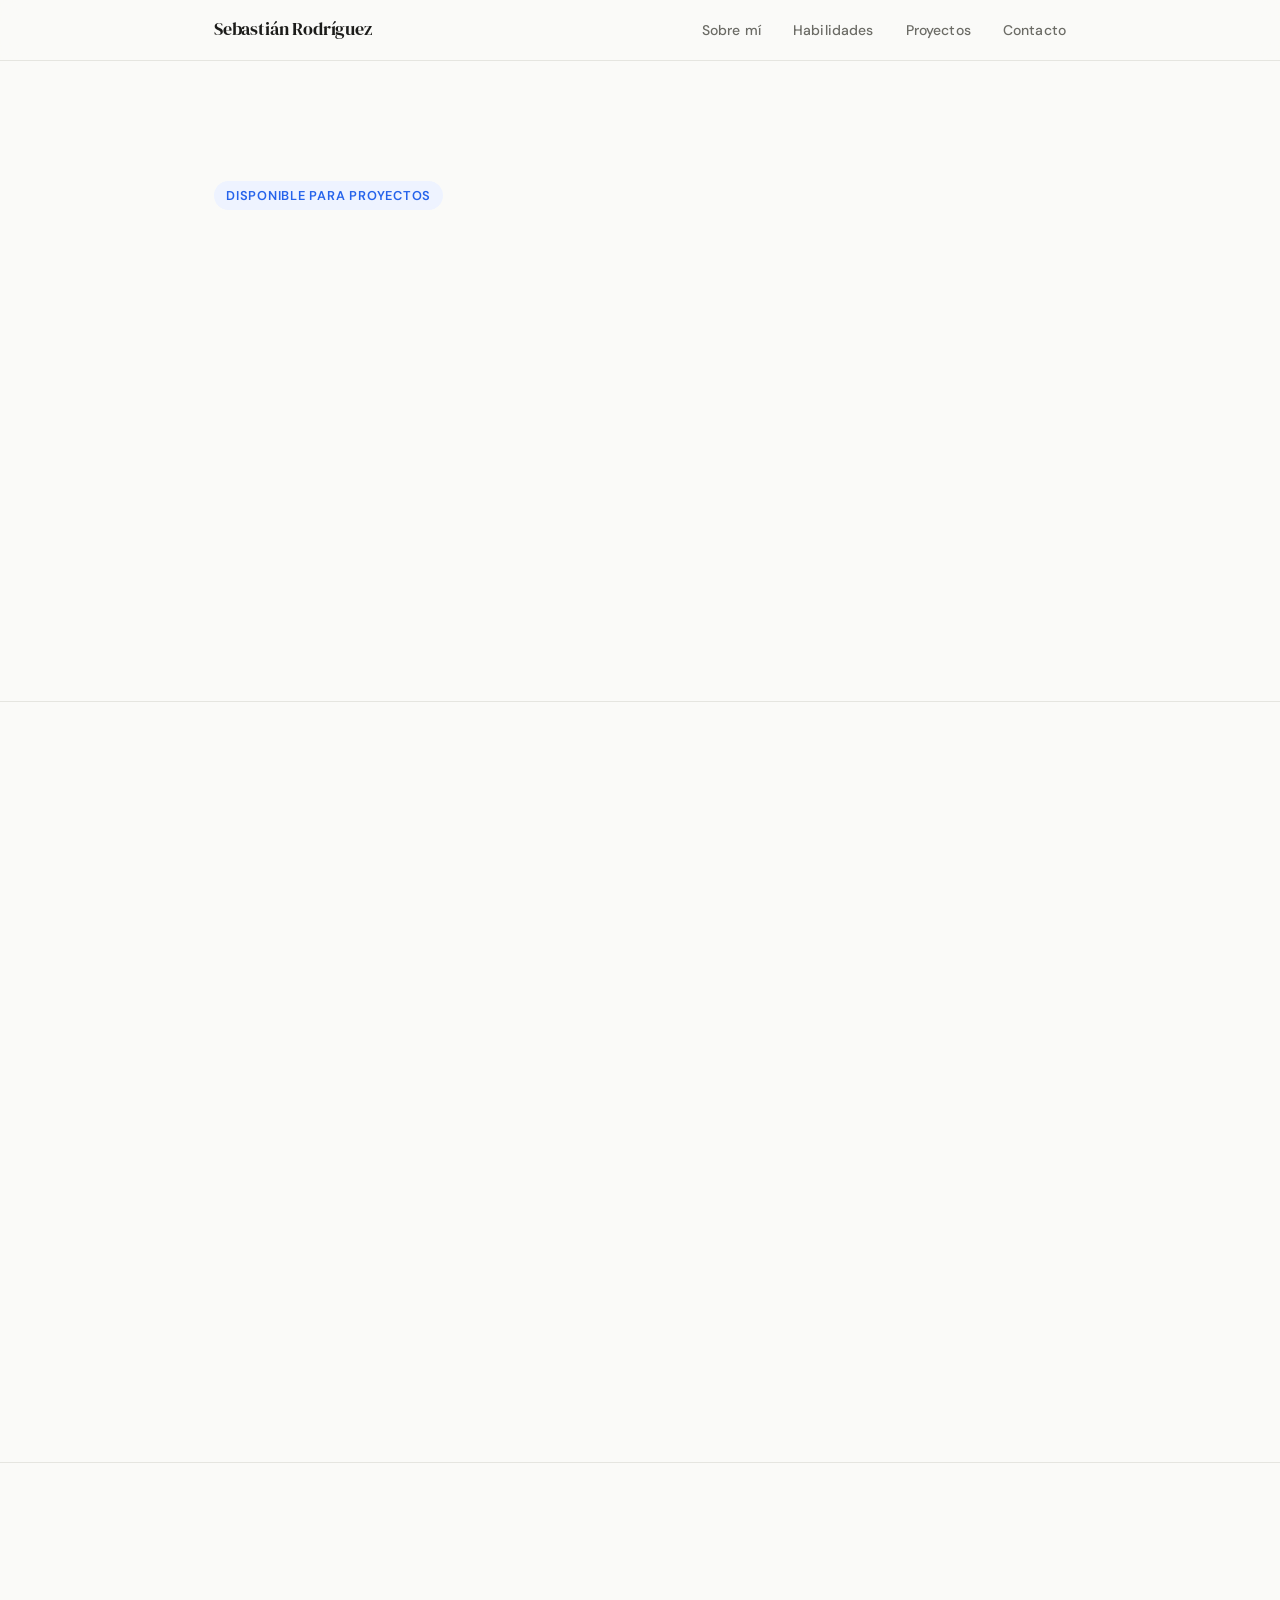
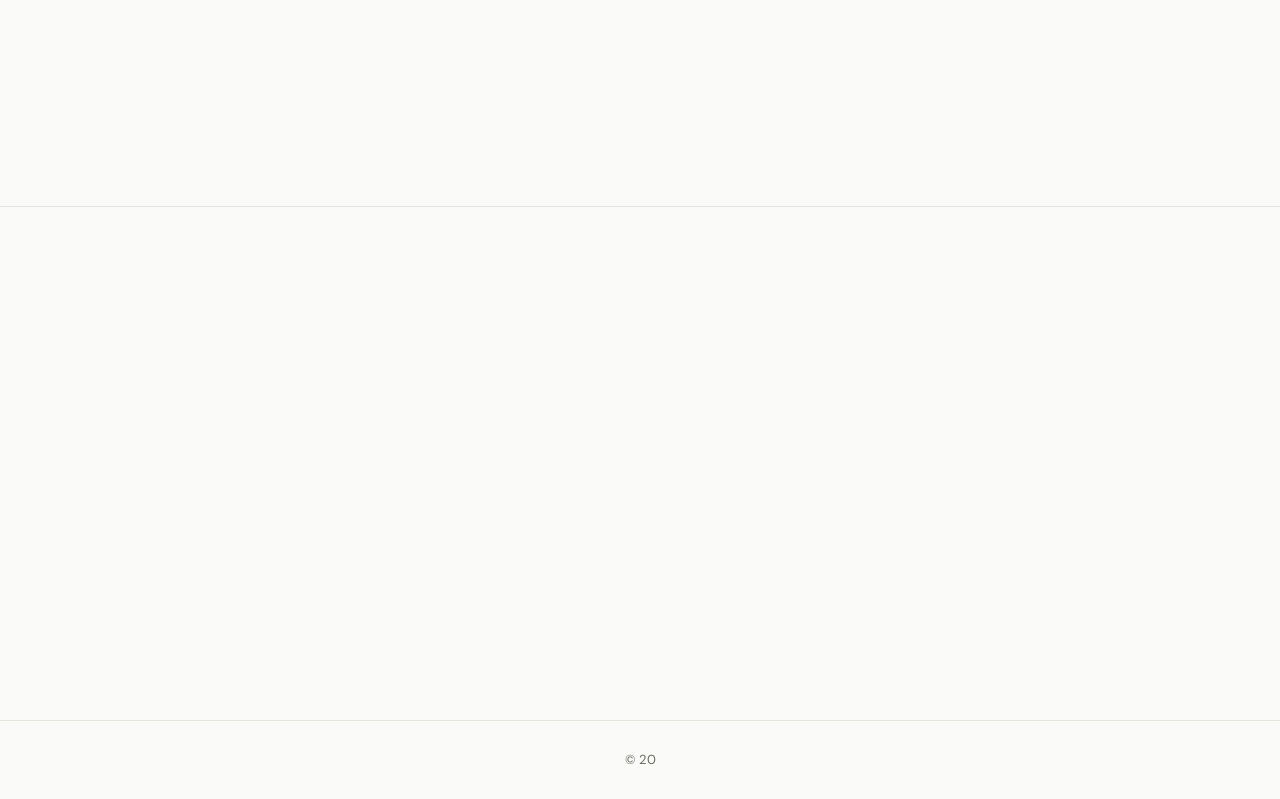
==== commit 2f7908e7: "Add files via upload" ====
--- a/portfolio-vercel-final/index.html
+++ b/portfolio-vercel-final/index.html
@@ -167,31 +167,38 @@
 
         <div class="projects-grid">
 
-          <!-- PROYECTO 1 -->
+          <!-- PROYECTO 1 — LocalScan -->
           <div class="project-card fade-up">
             <div>
               <div class="project-number">01 —</div>
-              <h3 class="project-title">Calculadora Web</h3>
+              <h3 class="project-title">LocalScan</h3>
               <p class="project-desc">
-                Calculadora funcional desarrollada con HTML, CSS y JavaScript que permite realizar
-                operaciones básicas de suma, resta, multiplicación y división. Incluye validación
-                de datos para asegurar entradas correctas y mejorar la experiencia del usuario.
+                Aplicación web que detecta negocios locales sin presencia web usando datos de
+                OpenStreetMap. Permite buscar por ciudad, barrio o GPS, filtra por tipo de negocio
+                y muestra los resultados en un mapa interactivo con código de colores.
               </p>
               <div class="project-tags">
                 <span class="project-tag">HTML</span>
                 <span class="project-tag">CSS</span>
                 <span class="project-tag">JavaScript</span>
+                <span class="project-tag">OpenStreetMap API</span>
+                <span class="project-tag">Leaflet.js</span>
               </div>
             </div>
             <div class="project-links">
-              <a href="#" class="project-link" target="_blank" rel="noopener">
+              <!-- ✏️ Cambia la URL por la de tu demo en vivo -->
+              <a href="https://pakitis.github.io/localscan/" class="project-link primary" target="_blank" rel="noopener">
+                <svg width="13" height="13" fill="none" stroke="currentColor" stroke-width="2" viewBox="0 0 24 24"><path d="M18 13v6a2 2 0 01-2 2H5a2 2 0 01-2-2V8a2 2 0 012-2h6"/><polyline points="15 3 21 3 21 9"/><line x1="10" y1="14" x2="21" y2="3"/></svg>
+                Visualizar
+              </a>
+              <a href="https://github.com/Pakitis/localscan" class="project-link" target="_blank" rel="noopener">
                 <svg width="13" height="13" fill="currentColor" viewBox="0 0 24 24"><path d="M12 0C5.37 0 0 5.37 0 12c0 5.3 3.44 9.8 8.2 11.38.6.11.82-.26.82-.58v-2.03c-3.34.72-4.04-1.61-4.04-1.61-.55-1.4-1.34-1.77-1.34-1.77-1.09-.74.08-.73.08-.73 1.2.09 1.84 1.24 1.84 1.24 1.07 1.83 2.8 1.3 3.48 1 .1-.78.42-1.3.76-1.6-2.67-.3-5.47-1.33-5.47-5.93 0-1.31.47-2.38 1.24-3.22-.14-.3-.54-1.52.1-3.18 0 0 1.01-.32 3.3 1.23a11.5 11.5 0 016 0c2.29-1.55 3.3-1.23 3.3-1.23.64 1.66.24 2.88.12 3.18.77.84 1.23 1.91 1.23 3.22 0 4.61-2.81 5.63-5.48 5.92.43.37.81 1.1.81 2.22v3.29c0 .32.21.7.82.58C20.56 21.8 24 17.3 24 12c0-6.63-5.37-12-12-12z"/></svg>
                 GitHub
               </a>
             </div>
           </div>
 
-          <!-- PROYECTO 2 -->
+          <!-- PROYECTO 2 — Gestión de Base de Datos -->
           <div class="project-card fade-up">
             <div>
               <div class="project-number">02 —</div>
@@ -209,14 +216,20 @@
               </div>
             </div>
             <div class="project-links">
-              <a href="#" class="project-link" target="_blank" rel="noopener">
+              <!-- ✏️ Añade la URL de demo si la tienes, si no borra este bloque -->
+              <a href="#" class="project-link primary" target="_blank" rel="noopener">
+                <svg width="13" height="13" fill="none" stroke="currentColor" stroke-width="2" viewBox="0 0 24 24"><path d="M18 13v6a2 2 0 01-2 2H5a2 2 0 01-2-2V8a2 2 0 012-2h6"/><polyline points="15 3 21 3 21 9"/><line x1="10" y1="14" x2="21" y2="3"/></svg>
+                Visualizar
+              </a>
+              <!-- ✏️ Cambia la URL por la de tu repo -->
+              <a href="https://github.com/Pakitis/gestion-bbdd" class="project-link" target="_blank" rel="noopener">
                 <svg width="13" height="13" fill="currentColor" viewBox="0 0 24 24"><path d="M12 0C5.37 0 0 5.37 0 12c0 5.3 3.44 9.8 8.2 11.38.6.11.82-.26.82-.58v-2.03c-3.34.72-4.04-1.61-4.04-1.61-.55-1.4-1.34-1.77-1.34-1.77-1.09-.74.08-.73.08-.73 1.2.09 1.84 1.24 1.84 1.24 1.07 1.83 2.8 1.3 3.48 1 .1-.78.42-1.3.76-1.6-2.67-.3-5.47-1.33-5.47-5.93 0-1.31.47-2.38 1.24-3.22-.14-.3-.54-1.52.1-3.18 0 0 1.01-.32 3.3 1.23a11.5 11.5 0 016 0c2.29-1.55 3.3-1.23 3.3-1.23.64 1.66.24 2.88.12 3.18.77.84 1.23 1.91 1.23 3.22 0 4.61-2.81 5.63-5.48 5.92.43.37.81 1.1.81 2.22v3.29c0 .32.21.7.82.58C20.56 21.8 24 17.3 24 12c0-6.63-5.37-12-12-12z"/></svg>
                 GitHub
               </a>
             </div>
           </div>
 
-          <!-- PROYECTO 3 -->
+          <!-- PROYECTO 3 — Página Web Responsiva -->
           <div class="project-card fade-up">
             <div>
               <div class="project-number">03 —</div>
@@ -233,7 +246,13 @@
               </div>
             </div>
             <div class="project-links">
-              <a href="#" class="project-link" target="_blank" rel="noopener">
+              <!-- ✏️ Añade la URL de demo si la tienes, si no borra este bloque -->
+              <a href="#" class="project-link primary" target="_blank" rel="noopener">
+                <svg width="13" height="13" fill="none" stroke="currentColor" stroke-width="2" viewBox="0 0 24 24"><path d="M18 13v6a2 2 0 01-2 2H5a2 2 0 01-2-2V8a2 2 0 012-2h6"/><polyline points="15 3 21 3 21 9"/><line x1="10" y1="14" x2="21" y2="3"/></svg>
+                Visualizar
+              </a>
+              <!-- ✏️ Cambia la URL por la de tu repo -->
+              <a href="https://github.com/Pakitis/pagina-web" class="project-link" target="_blank" rel="noopener">
                 <svg width="13" height="13" fill="currentColor" viewBox="0 0 24 24"><path d="M12 0C5.37 0 0 5.37 0 12c0 5.3 3.44 9.8 8.2 11.38.6.11.82-.26.82-.58v-2.03c-3.34.72-4.04-1.61-4.04-1.61-.55-1.4-1.34-1.77-1.34-1.77-1.09-.74.08-.73.08-.73 1.2.09 1.84 1.24 1.84 1.24 1.07 1.83 2.8 1.3 3.48 1 .1-.78.42-1.3.76-1.6-2.67-.3-5.47-1.33-5.47-5.93 0-1.31.47-2.38 1.24-3.22-.14-.3-.54-1.52.1-3.18 0 0 1.01-.32 3.3 1.23a11.5 11.5 0 016 0c2.29-1.55 3.3-1.23 3.3-1.23.64 1.66.24 2.88.12 3.18.77.84 1.23 1.91 1.23 3.22 0 4.61-2.81 5.63-5.48 5.92.43.37.81 1.1.81 2.22v3.29c0 .32.21.7.82.58C20.56 21.8 24 17.3 24 12c0-6.63-5.37-12-12-12z"/></svg>
                 GitHub
               </a>
@@ -255,10 +274,10 @@
             No dudes en escribirme.
           </p>
           <p class="contact-email fade-up">
-            📧 <a href="mailto:sebaaarodriguez@hotmail.com">sebaaarodriguez@hotmail.com</a>
+            📧 <a href="/cdn-cgi/l/email-protection#becddbdcdfdfdfccd1daccd7d9cbdbc4fed6d1cad3dfd7d290ddd1d3"><span class="__cf_email__" data-cfemail="fb889e999a9a9a89949f89929c8e9e81bb93948f969a9297d5989496">[email&#160;protected]</span></a>
           </p>
           <div class="contact-links fade-up">
-            <a href="https://linkedin.com/in/tuusuario" class="contact-link" target="_blank" rel="noopener">
+            <a href="https://www.linkedin.com/in/sebastianrodriguezmendez46/" class="contact-link" target="_blank" rel="noopener">
               <svg width="18" height="18" fill="currentColor" viewBox="0 0 24 24"><path d="M16 8a6 6 0 016 6v7h-4v-7a2 2 0 00-2-2 2 2 0 00-2 2v7h-4v-7a6 6 0 016-6zM2 9h4v12H2z"/><circle cx="4" cy="4" r="2"/></svg>
               LinkedIn
             </a>
@@ -279,10 +298,4 @@
 
   <footer>
     <div class="container">
-      <p>© 2025 Sebastián Rodríguez · Diseñado y construido con cariño</p>
-    </div>
-  </footer>
-
-  <script src="assets/js/main.js"></script>
-</body>
-</html>
+      <p>© 20
